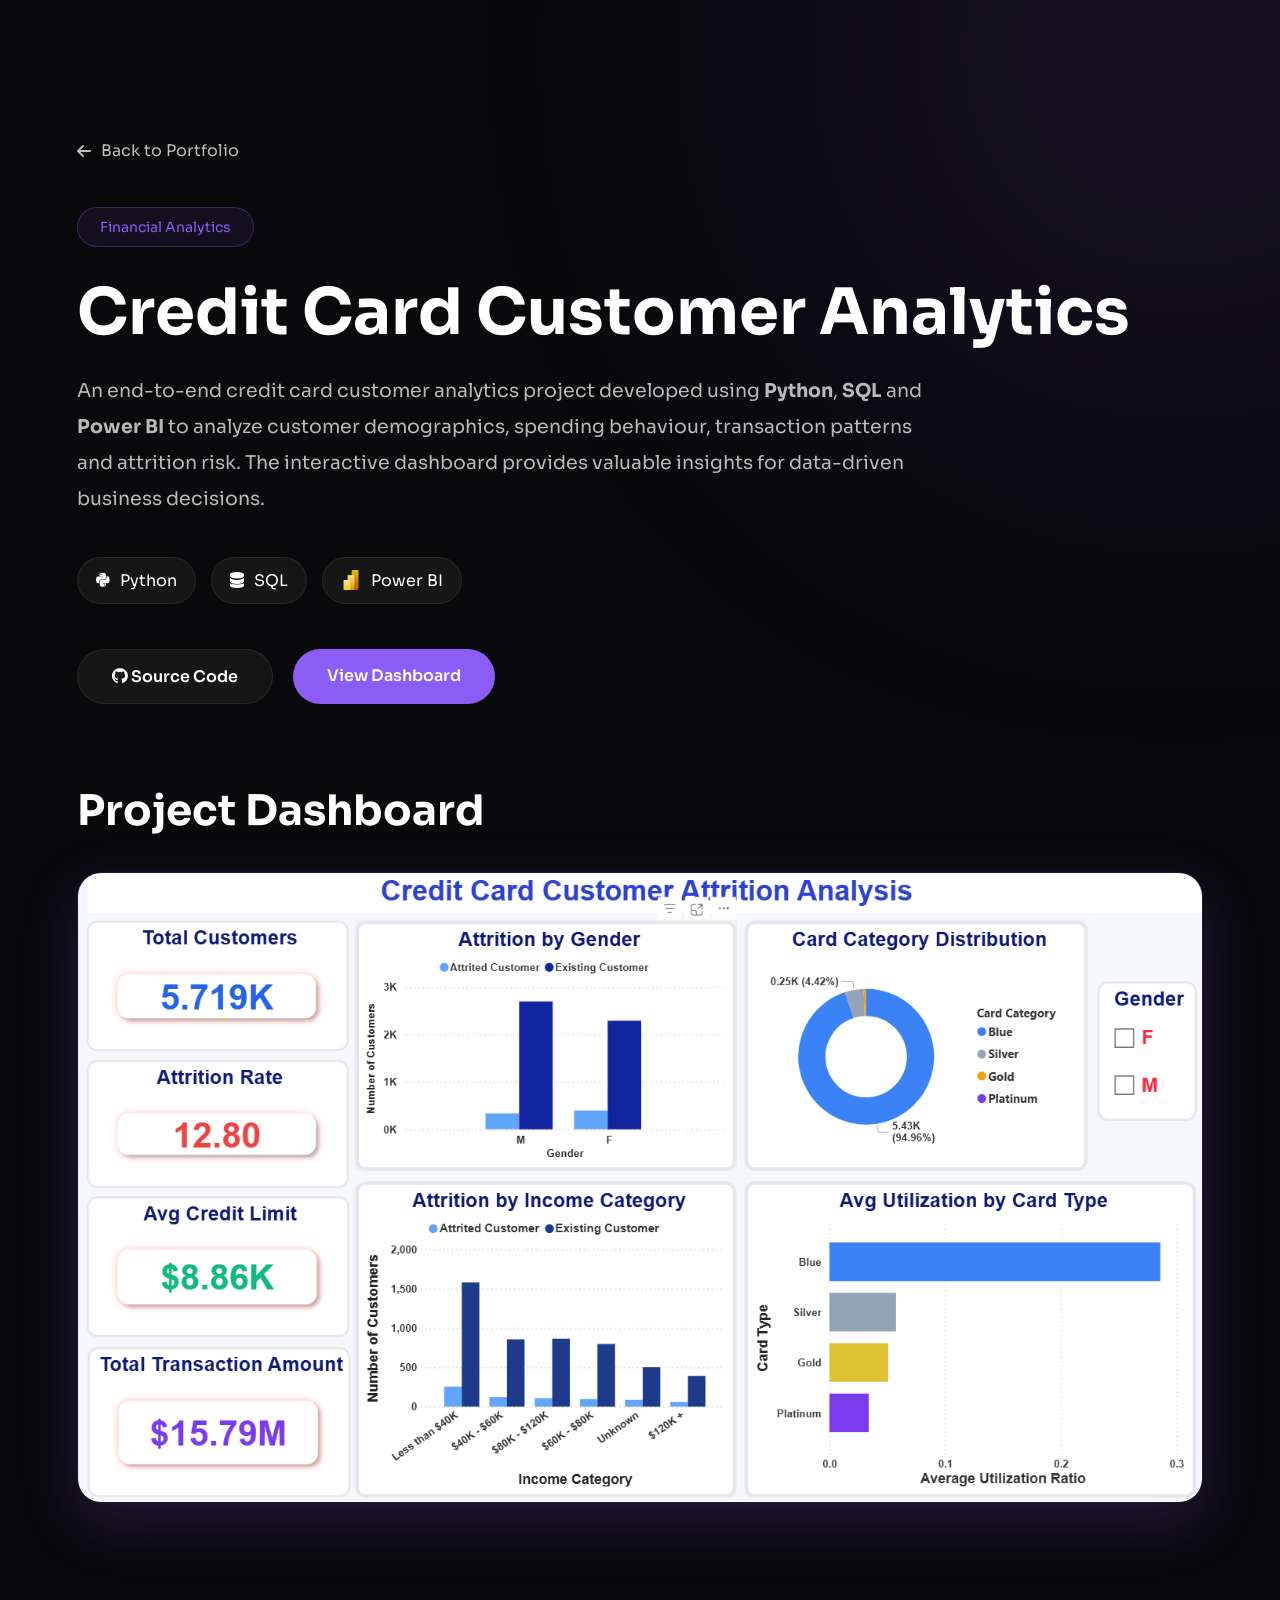
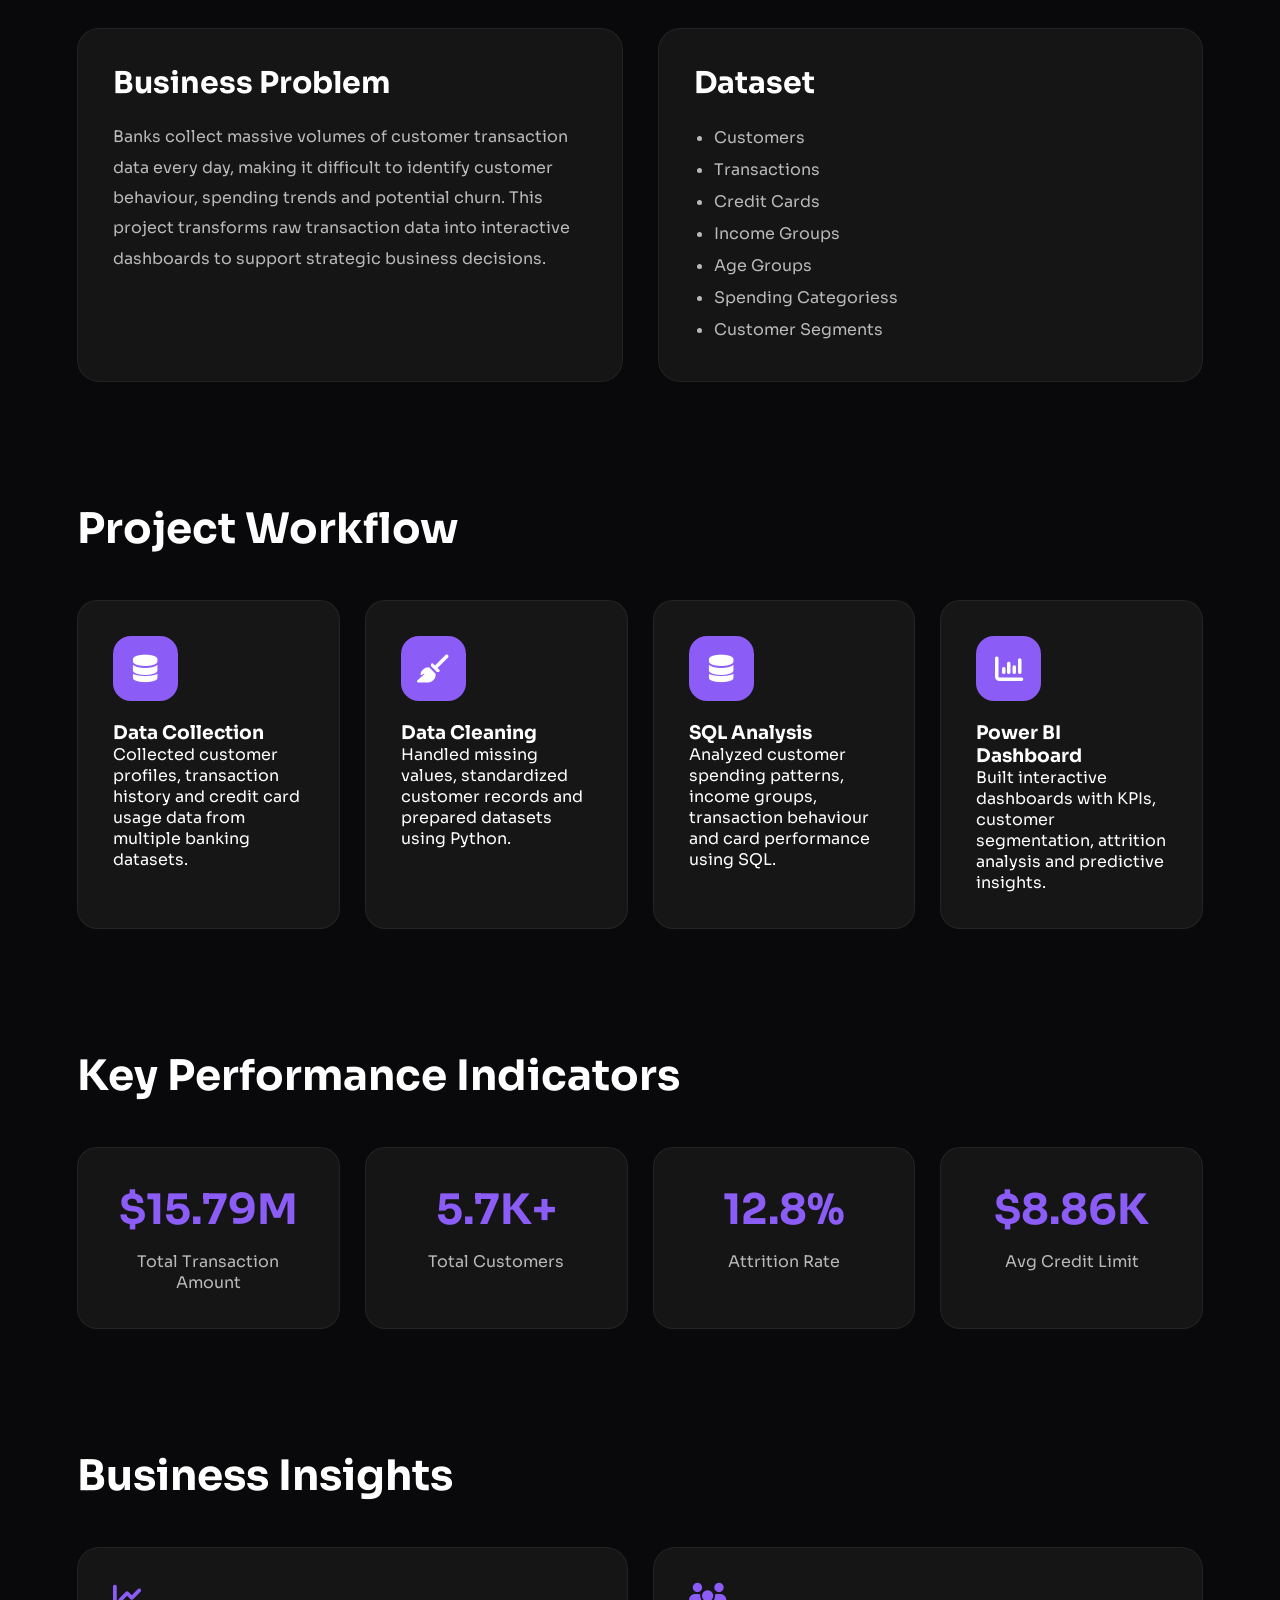
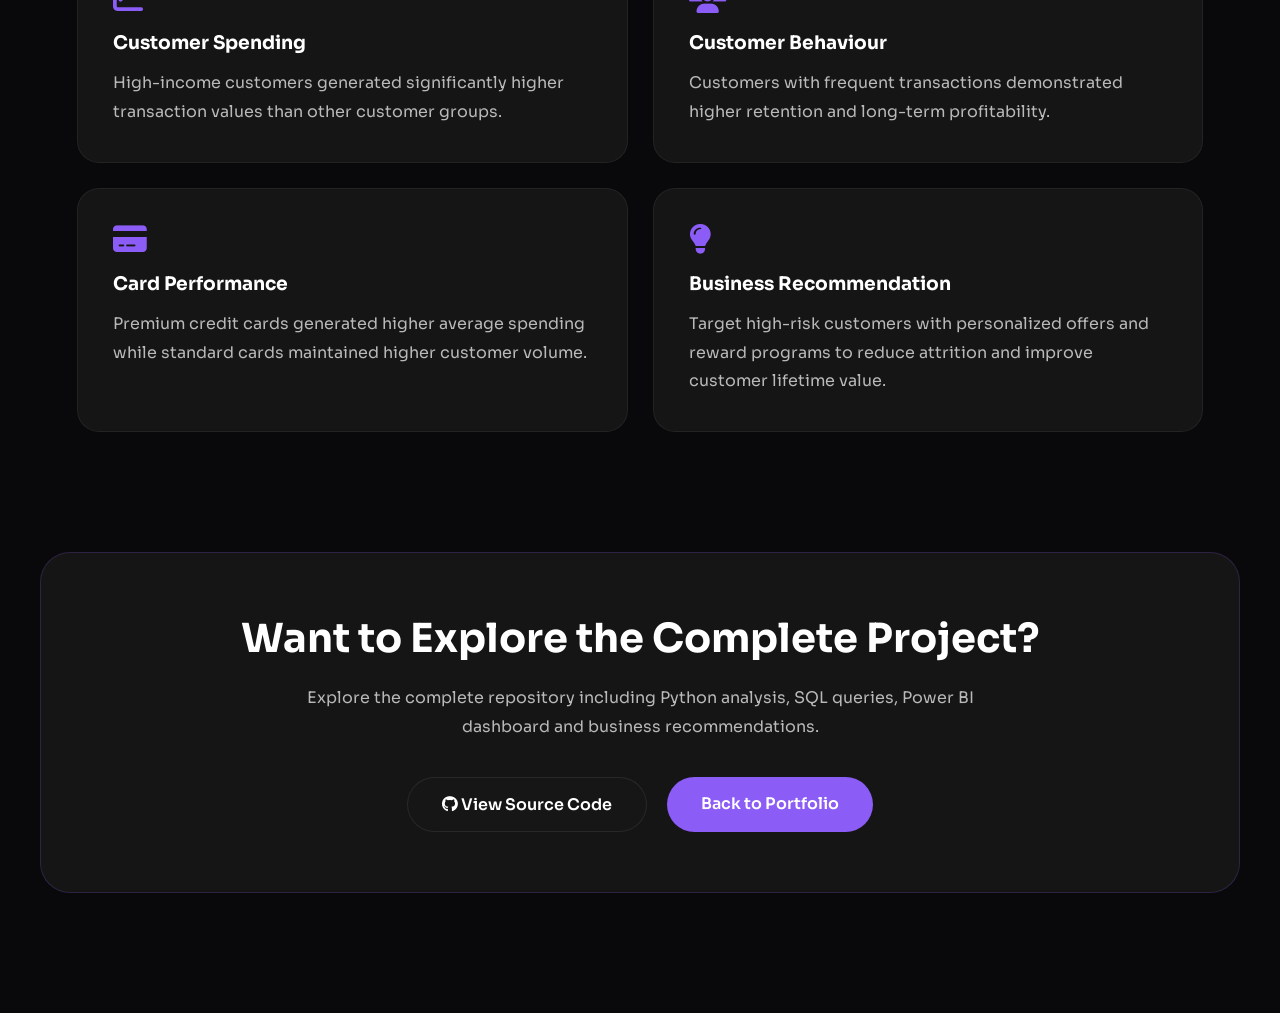
==== projects/credit-card.html @ 1a3d54ae "Initial Portfolio" ====
<!DOCTYPE html>
<html lang="en">

<head>

    <meta charset="UTF-8">

    <meta name="viewport"
          content="width=device-width, initial-scale=1.0">

    <title>Ecommerce Customer Sales Insights | Abhijeet Roy</title>

    <link rel="stylesheet" href="../style.css">

    <!-- Google Font -->
    <link rel="preconnect" href="https://fonts.googleapis.com">

    <link rel="preconnect"
          href="https://fonts.gstatic.com"
          crossorigin>

    <link href="https://fonts.googleapis.com/css2?family=Sora:wght@300;400;500;600;700&display=swap"
          rel="stylesheet">

    <!-- Font Awesome -->

    <link rel="stylesheet"
          href="https://cdnjs.cloudflare.com/ajax/libs/font-awesome/6.5.2/css/all.min.css">

</head>

<body>

<!--============================
        PROJECT HERO
=============================-->

<section class="project-hero">

    <div class="back-btn">

        <a href="../index.html">

            <i class="fa-solid fa-arrow-left"></i>

            Back to Portfolio

        </a>

    </div>

    <div class="project-hero-content">

        <span class="project-label">

            Financial Analytics

        </span>

        <h1>

            Credit Card Customer Analytics

        </h1>

        <p>

            An end-to-end credit card customer analytics project developed using
            <strong>Python</strong>,
            <strong>SQL</strong> and
            <strong>Power BI</strong> to analyze customer demographics,
            spending behaviour, transaction patterns and attrition risk.
            The interactive dashboard provides valuable insights for data-driven business decisions.


</p>

        </p>

        <div class="project-tech">

            <span>

                <i class="fa-brands fa-python"></i>

                Python

            </span>

            <span>

                <i class="fa-solid fa-database"></i>

                SQL

            </span>

            <span>

                <img src="../assets/icons/New_Power_BI_Logo.svg.webp"
                     alt="Power BI">

                Power BI

            </span>

        </div>

        <div class="project-links">

            <a href="https://github.com/atlassandx90/Credit-Card-Customer-Analytics"
               target="_blank"
               class="github-btn">

                <i class="fa-brands fa-github"></i>

                Source Code

            </a>

            <a href=""
               class="live-btn">

                View Dashboard

            </a>

        </div>

    </div>

</section>





<!--============================
        DASHBOARD
=============================-->

<section
id="dashboard"
class="dashboard-preview">

<h2>

Project Dashboard

</h2>

<img src="../assets/images/projects/credit-card.png"
     alt="Walmart Dashboard">

</section>





<!--============================
        OVERVIEW
=============================-->

<section class="project-overview">

<div class="overview-card">

<h3>

Business Problem

</h3>

<p>

Banks collect massive volumes of customer transaction data every day, making it difficult to identify customer behaviour, spending trends and potential churn. This project transforms raw transaction data into interactive dashboards to support strategic business decisions.

</p>

</div>

<div class="overview-card">

<h3>

Dataset

</h3>

<ul>

<li>Customers</li>

<li>Transactions</li>

<li>Credit Cards</li>

<li>Income Groups</li>

<li>Age Groups</li>

<li>Spending Categoriess</li>

<li>Customer Segments</li>

</ul>

</div>

</section>

<!--=================================
        PROJECT WORKFLOW
==================================-->

<section class="workflow">

    <h2>Project Workflow</h2>

    <div class="workflow-grid">

        <div class="workflow-card">

            <div class="workflow-icon">
                <i class="fa-solid fa-database"></i>
            </div>

            <h3>Data Collection</h3>

            <p>
                Collected customer profiles, transaction history and credit card usage data from multiple banking datasets.
            </p>

        </div>

        <div class="workflow-card">

            <div class="workflow-icon">
                <i class="fa-solid fa-broom"></i>
            </div>

            <h3>Data Cleaning</h3>

            <p>
                Handled missing values, standardized customer records and prepared datasets using Python.
            
            </p>

        </div>

        <div class="workflow-card">

            <div class="workflow-icon">
                <i class="fa-solid fa-database"></i>
            </div>

            <h3>SQL Analysis</h3>

            <p>
                Analyzed customer spending patterns, income groups, transaction behaviour and card performance using SQL.
            </p>

        </div>

        <div class="workflow-card">

            <div class="workflow-icon">
                <i class="fa-solid fa-chart-column"></i>
            </div>

            <h3>Power BI Dashboard</h3>

            <p>
                Built interactive dashboards with KPIs, customer segmentation, attrition analysis and predictive insights.
            </p>

        </div>

    </div>

</section>



<!--=================================
            KPI SECTION
==================================-->

<section class="project-kpi">

    <h2>Key Performance Indicators</h2>

    <div class="kpi-grid">

        <div class="kpi-card">

            <h3>$15.79M</h3>

            <p>Total Transaction Amount</p>

        </div>

        <div class="kpi-card">

            <h3>5.7K+</h3>

            <p>Total Customers</p>

        </div>

        <div class="kpi-card">

            <h3>12.8%</h3>

            <p>Attrition Rate</p>

        </div>

        <div class="kpi-card">

            <h3>$8.86K</h3>

            <p>Avg Credit Limit</p>

        </div>

    </div>

</section>



<!--=================================
        BUSINESS INSIGHTS
==================================-->

<section class="insights">

    <h2>Business Insights</h2>

    <div class="insights-grid">

        <div class="insight-card">

           <i class="fa-solid fa-chart-line"></i>

            <h3>Customer Spending</h3>

            <p>
                High-income customers generated significantly higher transaction values than other customer groups.
            </p>

        </div>

        <div class="insight-card">

            <i class="fa-solid fa-users"></i>

            <h3>Customer Behaviour</h3>

            <p>
                Customers with frequent transactions demonstrated higher retention and long-term profitability.
            </p>

        </div>

        <div class="insight-card">

            <i class="fa-solid fa-credit-card"></i>

            <h3>Card Performance</h3>

            <p>
                Premium credit cards generated higher average spending while standard cards maintained higher customer volume.
            </p>

        </div>

        <div class="insight-card">

            <i class="fa-solid fa-lightbulb"></i>

            <h3>Business Recommendation</h3>

            <p>
                Target high-risk customers with personalized offers and reward programs to reduce attrition and improve customer lifetime value.
            </p>

        </div>

    </div>

</section>



<!--=================================
            FINAL CTA
==================================-->

<section class="project-cta">

    <h2>Want to Explore the Complete Project?</h2>

    <p>

        Explore the complete repository including Python analysis, SQL queries, Power BI dashboard and business recommendations.

    </p>

    <div class="project-links">

        <a href="https://github.com/atlassandx90/Credit-Card-Customer-Analytics"
           target="_blank"
           class="github-btn">

            <i class="fa-brands fa-github"></i>

            View Source Code

        </a>

        <a href="../index.html"
           class="live-btn">

            Back to Portfolio

        </a>

    </div>

</section>

</body>

</html>
---- style.css ----
html,
body{
    width:100%;
    overflow-x:hidden;
}

*{
    margin:0;
    padding:0;
    box-sizing:border-box;
}

html{
    scroll-behavior:smooth;
}

:root{
    --accent:#8B5CF6;
}

body{

    font-family:'Sora',sans-serif;

    background:#09090B;

    color:white;

    overflow-x:hidden;

    position:relative;

}

body::before{

    content:"";

    position:fixed;

    top:-300px;

    right:-250px;

    width:700px;

    height:700px;

    background:var(--accent);

    border-radius:50%;

    filter:blur(180px);

    opacity:.12;

    z-index:-1;

}

/*============================
      SCROLL PROGRESS BAR
=============================*/

#progress-bar{

    position:fixed;

    top:0;

    left:0;

    width:0%;

    height:4px;

    background:var(--accent);

    z-index:99999;

    transition:width .08s linear;

    box-shadow:
        0 0 8px var(--accent),
        0 0 18px var(--accent);

}

/* ==========================
         NAVBAR
========================== */

.navbar{
    position: fixed;
    top:0;
    left:0;
    width:100%;
    padding:20px 8%;
    display:flex;
    justify-content:space-between;
    align-items:center;
    background:rgba(10,10,10,.8);
    backdrop-filter:blur(15px);
    z-index:1000;
}

.logo{
    position:relative;
}

.logo a{
    background:var(--accent);
    color: #ffffff;;
    text-decoration:none;
    font-size:28px;
    font-weight:700;
    padding:9px 7px;
    border-radius:50%;
    display:inline-block;
    transition:color .3s ease,text-shadow .3s ease,transform .3s ease;
}

.logo a.active{
    color: #ffffff;;
    background:var(--accent);
    transform:scale(1.08);

    text-shadow:
        0 0 8px var(--accent),
        0 0 18px var(--accent),
        0 0 35px rgba(184, 104, 255, 0.827);
}

.logo::after{

    content:"";

    position:absolute;

    left:50%;

    top:50%;

    width:12px;

    height:12px;

    border-radius:50%;

    background:rgba(139,92,246,.45);

    transform:translate(-50%,-50%) scale(0);

    opacity:0;

    pointer-events:none;
}

.logo.clicked::after{

    animation:logoPulse .6s ease-out;
}

@keyframes logoPulse{

    0%{
        transform:translate(-50%,-50%) scale(0);
        opacity:1;
    }

    100%{
        transform:translate(-50%,-50%) scale(10);
        opacity:0;
    }

}

.nav-links{
    display:flex;
    gap:35px;
    list-style:none;
}

.nav-links a{
    color:#bbb;
    text-decoration:none;
    transition:.3s;
    position:relative;
}

.nav-links a:hover,
.nav-links a.active{
    color:var(--accent);
}

.nav-links a::after{

    content:"";

    position:absolute;

    left:0;

    bottom:-8px;

    width:0;

    height:2px;

    background:var(--accent);

    transition:.35s;

}

.nav-links a:hover::after,
.nav-links a.active::after{

    width:100%;

}

.resume-btn{
    color:white;
    text-decoration:none;
    border:1px solid var(--accent);
    padding:12px 28px;
    border-radius:30px;
}

.resume-btn:hover{
    background:var(--accent);
}

.menu-toggle{
    display:none;
    font-size:28px;
    color:white;
    cursor:pointer;
}

/*============================
          HERO
=============================*/

.hero{

    min-height:100vh;

    display:flex;

    align-items:center;

    justify-content:center;

    padding:120px 8%;

}

.hero-content{

    width:100%;

    display:grid;

    grid-template-columns:1fr 1fr;

    align-items:center;

    gap:70px;

}

.hero-tag{

    color:var(--accent);

    letter-spacing:4px;

    font-size:14px;

    margin-bottom:20px;

    display:inline-block;

}

.hero h1{

    font-size:72px;

    line-height:1.1;

    margin-bottom:20px;

}

.hero h1 span{

    color:var(--accent);

}

.hero h2{

    font-size:34px;

    color:#ddd;

    margin-bottom:25px;

}

.hero p{

    color:#999;

    line-height:1.8;

    max-width:550px;

    margin-bottom:40px;

}

.hero-buttons{

    display:flex;

    gap:20px;

}

.primary-btn{

    background:var(--accent);

    color:white;

    padding:16px 34px;

    border-radius:50px;

    text-decoration:none;

    transition:.3s;

}

.primary-btn:hover{

    transform:translateY(-5px);

}

.secondary-btn{

    border:1px solid var(--accent);

    color:white;

    padding:16px 34px;

    border-radius:50px;

    text-decoration:none;

    transition:.3s;

}

.secondary-btn:hover{

    background:var(--accent);

}

.hero-image{

    display:flex;

    justify-content:center;

}

.image-circle{

    width:450px;

    height:450px;

    border-radius:50%;

    overflow:hidden;

    border:8px solid var(--accent);

    box-shadow:0 0 60px rgba(139,92,246,.4);

}

.image-circle img{

    width:100%;

    height:100%;

    object-fit:cover;

}

#typing::after{
    content:"|";
    color:var(--accent);
    animation:blink .8s infinite;
}

@keyframes blink{

    50%{
        opacity:0;
    }

}

.image-circle{

    animation:float 4s ease-in-out infinite;

}

@keyframes float{

    0%{

        transform:translateY(0px);

    }

    50%{

        transform:translateY(-18px);

    }

    100%{

        transform:translateY(0px);

    }

}

/*============================
          ABOUT
=============================*/

.about{

    padding:120px 8%;

}

.about-container{

    display:grid;

    grid-template-columns:2fr 1fr;

    gap:70px;

    align-items:center;

}

.about-left h2{

    font-size:48px;

    margin-bottom:30px;

}

.about-left p{

    color:#BDBDBD;

    line-height:1.9;

    margin-bottom:25px;

    font-size:17px;

}

.about-right{

    display:flex;

    flex-direction:column;

    gap:20px;

}

.about-card{

    background:#141414;

    border:1px solid rgba(139,92,246,.25);

    border-radius:20px;

    padding:30px;

    transition:.3s;

}

.about-card:hover{

    transform:translateY(-8px);

    border-color:var(--accent);

    box-shadow:0 0 30px rgba(139,92,246,.25);

}

.about-card h3{

    color:var(--accent);

    margin-bottom:10px;

}

.about-card p{

    color:#ddd;

}

/*============================
          SKILLS
=============================*/

.skills{

    padding:120px 8%;

}

.section-title{

    font-size:48px;

    text-align:center;

    margin-bottom:70px;

}

.skills-grid{

    display:grid;

    grid-template-columns:repeat(auto-fit,minmax(280px,1fr));

    gap:30px;

}

.skill-card{

    background:#141414;

    border:1px solid rgba(139,92,246,.2);

    border-radius:20px;

    padding:35px;

    transition:.35s;

}

.skill-card:hover{

    transform:translateY(-10px);

    border-color:var(--accent);

    box-shadow:0 0 35px rgba(139,92,246,.25);

}

.skill-card i{

    font-size:42px;

    color:var(--accent);

    margin-bottom:20px;

}

.skill-card h3{

    font-size:24px;

    margin-bottom:15px;

}

.skill-card p{

    color:#BDBDBD;

    line-height:1.8;

}

.skill-card i{

    transition:.35s;

}

.skill-card:hover i{

    transform:scale(1.2) rotate(-8deg);

}

/*====================================
            PROJECTS
====================================*/

.projects{

    max-width:1500px;

    margin:0 auto;

    padding:1px 60px;

}

.projects-header{

    text-align:center;

    margin-bottom:10px;

}

.projects-tag{

    display:inline-flex;

    align-items:center;

    gap:10px;

    padding:12px 24px;

    border-radius:999px;

    border:1px solid rgba(139,92,246,.30);

    background:rgba(139,92,246,.08);

    color:var(--accent);

    font-size:14px;

    font-weight:600;

    margin-bottom:25px;

}

.projects .section-title{

    font-size:56px;

    margin-bottom:18px;

    font-weight:700;

}

.projects-subtitle{

    max-width:760px;

    margin:auto;

    color:#A8A8A8;

    font-size:20px;

    line-height:1.8;

}

.projects-subtitle span{

    color:var(--accent);

    font-weight:600;

}

.projects-grid{

    margin-top:50px;

    display:grid;

    grid-template-columns:repeat(3,1fr);

    gap:50px;

}

.project-card{

    background:linear-gradient(180deg,#181818,#111111);

    border:1px solid rgba(255,255,255,.08);

    border-radius:26px;

    overflow:hidden;

    transition:.35s;

    display:flex;

    flex-direction:column;

    position:relative;

}

.project-card:hover{

    transform:translateY(-10px);

    border-color:var(--accent);

    box-shadow:0 20px 45px rgba(139,92,246,.20);

}

.project-image{

    position:relative;

    height:280px;

    background:#0F0F10;

    padding:10px;

    display:flex;

    justify-content:center;

    align-items:center;

    border-bottom:1px solid rgba(255,255,255,.06);

}

.project-image img{

    width:100%;

    height:100%;

    object-fit:contain;

    transition:.4s;

}

.project-card:hover .project-image img{

    transform:scale(1.03);

}

.project-category{

    position:absolute;

    left:18px;

    top:18px;

    background:rgba(12,12,12,.88);

    border:1px solid rgba(255,255,255,.08);

    padding:8px 14px;

    border-radius:30px;

    font-size:12px;

    color:#fff;

    z-index:2;

}

.project-year{

    position:absolute;

    right:18px;

    top:18px;

    background:var(--accent);

    color:white;

    padding:8px 14px;

    border-radius:30px;

    font-size:12px;

    font-weight:600;

    z-index:2;

}

.project-content{

    padding:20px;

    display:flex;

    flex-direction:column;

    flex:1;

}

.project-content h3{

    font-size:20px;

    line-height:1.35;

    margin-bottom:5px;

}

.project-content p{

    color:#B9B9B9;

    line-height:1.8;

    font-size:14px;

    min-height:120px;

    margin-bottom:2px;

}

/*====================================
        TECH STACK
====================================*/

.tech-stack{

    display:flex;

    flex-wrap:wrap;

    gap:12px;

    margin-bottom:30px;

}

.tech-stack span{

    display:flex;

    align-items:center;

    gap:8px;

    padding:10px 16px;

    background:#191919;

    border:1px solid rgba(255,255,255,.08);

    border-radius:30px;

    font-size:14px;

    color:#ECECEC;

    transition:.3s;

}

.tech-stack span:hover{

    border-color:var(--accent);

    background:#222;

}

.tech-stack i{

    font-size:18px;

    color:var(--accent);

}

.tech-stack img{

    width:18px;

    height:18px;

    object-fit:contain;

}


/*====================================
        BUTTONS
====================================*/

.project-buttons{

    margin-top:auto;

    display:grid;

    grid-template-columns:1fr 1fr;

    gap:12px;

}

.project-buttons a{

    height:56px;

    border-radius:14px;

    display:flex;

    align-items:center;

    justify-content:center;

    gap:10px;

    text-decoration:none;

    font-size:16px;

    font-weight:600;

    transition:.35s;

}

.github-btn{

    background:#161616;

    border:1px solid rgba(255,255,255,.08);

    color:white;

}

.github-btn:hover{

    background:#232323;

    border-color:var(--accent);

}

.live-btn{

    background:var(--accent);

    color:white;

}

.live-btn:hover{

    background:var(--accent);

    transform:translateY(-3px);

}


/*====================================
        MORE PROJECTS
====================================*/

.more-projects{

    text-align:center;

    margin-top:70px;

}

.more-projects a{

    color:var(--accent);

    text-decoration:none;

    font-size:22px;

    font-weight:600;

    transition:.3s;

}

.more-projects a:hover{

    letter-spacing:1px;

}

.more-projects i{

    margin-left:10px;

}


/*====================================
        RESPONSIVE
====================================*/

@media(max-width:1400px){

.projects-grid{

grid-template-columns:repeat(2,1fr);

}

}

@media(max-width:900px){

.projects{

padding:100px 25px;

}

.projects-grid{

grid-template-columns:1fr;

}

.project-image{

height:250px;

}

.projects .section-title{

font-size:42px;

}

.projects-subtitle{

font-size:18px;

}

.project-content h3{

font-size:22px;

}

.project-buttons{

grid-template-columns:1fr;

}

}

/*====================================
        PROJECT DETAILS PAGE
====================================*/

.project-hero{

    max-width:1400px;

    margin:140px auto 80px;

    padding:0 6%;

}

.back-btn{

    margin-bottom:45px;

}

.back-btn a{

    display:inline-flex;

    align-items:center;

    gap:10px;

    text-decoration:none;

    color:#BDBDBD;

    transition:.3s;

}

.back-btn a:hover{

    color:var(--accent);

}

.project-label{

    display:inline-block;

    padding:10px 22px;

    border-radius:30px;

    background:rgba(139,92,246,.08);

    border:1px solid rgba(139,92,246,.3);

    color:var(--accent);

    margin-bottom:25px;

    font-size:14px;

}

.project-hero h1{

    font-size:64px;

    margin-bottom:20px;

}

.project-hero p{

    max-width:850px;

    color:#B9B9B9;

    line-height:1.9;

    font-size:19px;

    margin-bottom:40px;

}

.project-tech{

    display:flex;

    flex-wrap:wrap;

    gap:15px;

    margin-bottom:45px;

}

.project-tech span{

    display:flex;

    align-items:center;

    gap:10px;

    padding:12px 18px;

    background:#161616;

    border:1px solid rgba(255,255,255,.08);

    border-radius:35px;

}

.project-tech img{

    width:20px;

    height:20px;

}

.project-links{

    display:flex;

    gap:20px;

}

.project-links a{

    text-decoration:none;

    padding:16px 34px;

    border-radius:40px;

    font-weight:600;

}



/*====================================
        DASHBOARD
====================================*/

.dashboard-preview{

    max-width:1500px;

    margin:0 auto 120px;

    padding:0 6%;

}

.dashboard-preview h2{

    font-size:42px;

    margin-bottom:35px;

}

.dashboard-preview img{

    width:100%;

    border-radius:24px;

    border:1px solid rgba(139,92,246,.2);

    box-shadow:0 20px 60px rgba(139,92,246,.2);

}



/*====================================
        OVERVIEW
====================================*/

.project-overview{

    max-width:1400px;

    margin:auto;

    padding:0 6%;

    display:grid;

    grid-template-columns:repeat(2,1fr);

    gap:35px;

}

.overview-card{

    background:#151515;

    border:1px solid rgba(255,255,255,.06);

    border-radius:22px;

    padding:35px;

}

.overview-card h3{

    margin-bottom:20px;

    font-size:30px;

}

.overview-card p{

    line-height:1.9;

    color:#B9B9B9;

}

.overview-card ul{

    padding-left:20px;

    color:#B9B9B9;

    line-height:2;

}



/*====================================
        WORKFLOW
====================================*/

.workflow{

    max-width:1400px;

    margin:120px auto;

    padding:0 6%;

}

.workflow h2{

    font-size:42px;

    margin-bottom:45px;

}

.workflow-grid{

    display:grid;

    grid-template-columns:repeat(4,1fr);

    gap:25px;

}

.workflow-card{

    background:#161616;

    padding:35px;

    border-radius:20px;

    border:1px solid rgba(255,255,255,.06);

    transition:.35s;

}

.workflow-card:hover{

    transform:translateY(-8px);

    border-color:var(--accent);

}

.workflow-icon{

    width:65px;

    height:65px;

    border-radius:18px;

    display:flex;

    justify-content:center;

    align-items:center;

    background:var(--accent);

    margin-bottom:20px;

}

.workflow-icon i{

    font-size:28px;

}



/*====================================
        KPI
====================================*/

.project-kpi{

    max-width:1400px;

    margin:auto;

    padding:0 6% 120px;

}

.project-kpi h2{

    font-size:42px;

    margin-bottom:45px;

}

.kpi-grid{

    display:grid;

    grid-template-columns:repeat(4,1fr);

    gap:25px;

}

.kpi-card{

    background:#151515;

    border-radius:20px;

    padding:35px;

    text-align:center;

    border:1px solid rgba(255,255,255,.06);

}

.kpi-card h3{

    color:var(--accent);

    font-size:42px;

    margin-bottom:15px;

}

.kpi-card p{

    color:#B9B9B9;

}



/*====================================
        INSIGHTS
====================================*/

.insights{

    max-width:1400px;

    margin:auto;

    padding:0 6% 120px;

}

.insights h2{

    font-size:42px;

    margin-bottom:45px;

}

.insights-grid{

    display:grid;

    grid-template-columns:repeat(2,1fr);

    gap:25px;

}

.insight-card{

    background:#151515;

    padding:35px;

    border-radius:22px;

    border:1px solid rgba(255,255,255,.06);

}

.insight-card i{

    font-size:30px;

    color:var(--accent);

    margin-bottom:18px;

}

.insight-card h3{

    margin-bottom:15px;

}

.insight-card p{

    color:#B9B9B9;

    line-height:1.8;

}



/*====================================
        CTA
====================================*/

.project-cta{

    max-width:1200px;

    margin:0 auto 120px;

    padding:60px;

    text-align:center;

    background:#151515;

    border-radius:30px;

    border:1px solid rgba(139,92,246,.2);

}

.project-cta h2{

    font-size:40px;

    margin-bottom:20px;

}

.project-cta p{

    color:#B9B9B9;

    max-width:700px;

    margin:0 auto 35px;

    line-height:1.8;

}

.project-cta .project-links{

    justify-content:center;

}



/*====================================
        RESPONSIVE
====================================*/

@media(max-width:1000px){

.project-overview,
.workflow-grid,
.kpi-grid,
.insights-grid{

grid-template-columns:1fr;

}

.project-hero h1{

font-size:44px;

}

.dashboard-preview h2,
.workflow h2,
.project-kpi h2,
.insights h2{

font-size:34px;

}

.project-links{

flex-direction:column;

}

}

/*=============================
Experience
=============================*/

.experience{

    padding:120px 8%;
}

.experience-card{

    margin-top:60px;

    background:var(--card-color);

    border:1px solid rgba(255,255,255,.08);

    border-radius:24px;

    padding:45px;

    transition:.35s;

}

.experience-card:hover{

    border-color:var(--accent);

    transform:translateY(-8px);

    box-shadow:0 20px 90px var(--accent)(170, 92, 180, 0.899);

}

.experience-top{

    display:flex;

    justify-content:space-between;

    align-items:center;

    flex-wrap:wrap;

    gap:30px;

}

.experience-left{

    display:flex;

    align-items:center;

    gap:20px;

}

.company-icon{

    width:70px;

    height:70px;

    background:var(--accent);

    display:flex;

    justify-content:center;

    align-items:center;

    border-radius:18px;

    font-size:30px;

    color:var(--primary);

}

.experience-left h3{

    font-size:28px;

    margin-bottom:6px;

}

.experience-left h4{

    color:var(--primary);

    font-weight:600;

}

.experience-duration{

    text-align:right;

}

.experience-duration span{

    font-size:22px;

    font-weight:700;

    color:var(--primary);

}

.experience-duration p{

    margin-top:6px;

    opacity:.7;

}

.experience-description{

    margin:40px 0;

    color:var(--text-secondary);

    line-height:1.8;

}

.experience-grid{

    display:grid;

    grid-template-columns:repeat(auto-fit,minmax(280px,1fr));

    gap:22px;

}

.experience-item{

    display:flex;

    align-items:center;

    gap:14px;

    background:rgba(255,255,255,.03);

    padding:18px 20px;

    border-radius:14px;

}

.experience-item i{

    color:var(--primary);

    font-size:20px;

}

.experience-skills{

    margin-top:40px;

    display:flex;

    gap:14px;

    flex-wrap:wrap;

}

.experience-skills span{

    padding:10px 18px;

    border-radius:40px;

    background:rgba(255,255,255,.05);

    border:1px solid rgba(255,255,255,.08);

    transition:.3s;

}

.experience-skills span:hover{

    background:var(--primary);

    transform:translateY(-3px);

}

@media(max-width:768px){

.experience{

padding:90px 7%;

}

.experience-card{

padding:30px;

}

.experience-top{

flex-direction:column;

align-items:flex-start;

}

.experience-duration{

text-align:left;

}

.experience-left h3{

font-size:24px;

}

}

/* ============================
   CERTIFICATIONS
============================ */

.certifications{
    padding:100px 8%;
}

.certifications .section-header{
    text-align:center;
    margin-bottom:60px;
}

.certifications .section-tag{
    display:inline-block;
    padding:8px 18px;
    border:1px solid var(--accent);
    border-radius:999px;
    color:var(--primary-color);
    background:var(--accent);
    font-size:.9rem;
    margin-bottom:18px;
}

.certifications .section-header h2{
    font-size:3rem;
    margin-bottom:18px;
}

.certifications .section-header p{
    max-width:720px;
    margin:auto;
    color:var(--text-secondary);
    line-height:1.8;
}

.certifications-grid{

    display:grid;
    grid-template-columns:repeat(3,1fr);
    gap:30px;

}

/* CARD */

.certificate-card{

    position:relative;
    background:var(--card-bg);
    border:1px solid rgba(255,255,255,.06);
    border-radius:24px;

    padding:32px;

    transition:.35s ease;

    display:flex;
    flex-direction:column;

}

.certificate-card:hover{

    transform:translateY(-10px);

    border-color:var(--accent);

    box-shadow:
    0 20px 45px var(--accent);

}

/* FEATURED */

.featured{

    border:1px solid rgba(138,92,246,.45);

    background:
    linear-gradient(
    180deg,
    rgba(138,92,246,.10),
    rgba(255,255,255,.02));

}

.certificate-top{

    display:flex;
    justify-content:space-between;
    align-items:center;

    margin-bottom:20px;

}

.featured-badge{

    background:var(--primary-color);

    color:#fff;

    padding:6px 14px;

    border-radius:999px;

    font-size:.8rem;

    font-weight:600;

}

/* ICON */

.certificate-icon{

    width:70px;
    height:70px;

    display:flex;
    align-items:center;
    justify-content:center;

    border-radius:18px;

    background:
    var(--accent);

    color:var(--primary-color);

    font-size:1.7rem;

    margin-bottom:20px;

    transition:.35s;

}

.certificate-card:hover .certificate-icon{

    transform:scale(1.08);

    background:var(--primary-color);

    color:#fff;

}

/* TITLE */

.certificate-card h3{

    font-size:1.45rem;

    margin-bottom:10px;

}

.certificate-card h4{

    color:var(--primary-color);

    font-weight:600;

    margin-bottom:18px;

}

.certificate-card p{

    color:var(--text-secondary);

    line-height:1.8;

    margin-bottom:26px;

}

/* SKILLS */

.certificate-skills{

    display:flex;

    flex-wrap:wrap;

    gap:10px;

    margin-bottom:30px;

}

.certificate-skills span{

    padding:8px 16px;

    border-radius:999px;

    background:rgba(255,255,255,.05);

    border:1px solid rgba(255,255,255,.08);

    color:var(--text-secondary);

    font-size:.85rem;

    transition:.3s;

}

.certificate-card:hover
.certificate-skills span{

    border-color:rgba(138, 92, 246, 0.87);

    color:#ffffff;

}

/* BUTTON */

.certificate-btn{

    margin-top:auto;

    display:flex;

    align-items:center;

    justify-content:center;

    gap:10px;

    text-decoration:none;

    padding:14px 20px;

    border-radius:14px;

    background:
    var(--accent);

    color:var(--primary-color);

    font-weight:600;

    transition:.3s;

}

.certificate-btn:hover{

    background:var(--primary-color);

    color:var(--accent);
    box-shadow:
    0 2px 40px var(--accent)(97, 57, 255);

}

.certificate-btn i{

    transition:.3s;

}

.certificate-btn:hover i{

    transform:translateX(5px);

}

/* RESPONSIVE */

@media(max-width:1100px){

.certifications-grid{

grid-template-columns:repeat(2,1fr);

}

}

@media(max-width:768px){

.certifications{

padding:80px 6%;

}

.certifications-grid{

grid-template-columns:1fr;

}

.certifications .section-header h2{

font-size:2.3rem;

}

.certificate-card{

padding:28px;

}

}

/* ===========================
   CONTACT
=========================== */

.contact{
    padding:120px 8%;
}

.contact .section-header{
    text-align:center;
    max-width:720px;
    margin:0 auto 70px;
}

.contact .section-badge{
    display:inline-block;
    padding:8px 18px;
    border:1px solid rgba(139,92,246,.35);
    border-radius:30px;
    color:var(--accent);
    font-size:.9rem;
    margin-bottom:18px;
}

.contact .section-header h2{
    font-size:3rem;
    margin-bottom:18px;
    color:#fff;
}

.contact .section-header p{
    color:#b6b6b6;
    line-height:1.8;
    font-size:1.05rem;
}

.contact-container{
    display:grid;
    grid-template-columns:1fr 1.2fr;
    gap:35px;
    align-items:stretch;
}

.contact-info,
.contact-action{
    background:#151515;
    border:1px solid rgba(255,255,255,.06);
    border-radius:28px;
    padding:40px;
}

.contact-info{
    display:flex;
    flex-direction:column;
    gap:22px;
}

.contact-card{
    display:flex;
    align-items:center;
    gap:18px;
    padding:18px;
    border-radius:18px;
    background:#1d1d1d;
    transition:.35s;
}

.contact-card:hover{
    transform:translateY(-4px);
    border:1px solid rgba(139,92,246,.4);
}

.contact-card i{
    width:60px;
    height:60px;
    border-radius:18px;
    background:var(--accent);
    color:#ffffff;
    display:flex;
    align-items:center;
    justify-content:center;
    font-size:1.3rem;
}

.contact-card h3{
    color:#fff;
    margin-bottom:6px;
}

.contact-card p{
    color:#bfbfbf;
}

.contact-action{
    display:flex;
    flex-direction:column;
    justify-content:center;
}

.contact-action h3{
    color:#fff;
    font-size:2rem;
    margin-bottom:18px;
}

.contact-action p{
    color:#bdbdbd;
    line-height:1.8;
    margin-bottom:35px;
}

.social-links{
    display:grid;
    grid-template-columns:repeat(3,1fr);
    gap:18px;
    margin-bottom:35px;
}

.social-links a{
    text-decoration:none;
    background:#1d1d1d;
    color:#ffffff;
    padding:18px;
    border-radius:18px;
    text-align:center;
    transition:.35s;
    border:1px solid transparent;
}

.social-links a i{
    display:block;
    font-size:1.4rem;
    color:var(--accent);
    margin-bottom:10px;
}

.social-links a:hover{
    border-color:var(--accent);
    transform:translateY(-5px);
}

.contact-buttons{
    display:flex;
    gap:18px;
}

.contact-buttons a{
    flex:1;
    text-decoration:none;
    text-align:center;
    padding:16px;
    border-radius:18px;
    font-weight:600;
    transition:.35s;
}

.primary-btn{
    background:var(--accent);
    color:#fff;
}

.primary-btn:hover{
    transform:translateY(-4px);
    box-shadow:0 15px 35px rgba(139,92,246,.35);
}

.secondary-btn{
    border:1px solid rgba(255,255,255,.12);
    color:#fff;
    background:#1d1d1d;
}

.secondary-btn:hover{
    border-color:var(--accent);
    transform:translateY(-4px);
}

@media(max-width:992px){

.contact-container{
    grid-template-columns:1fr;
}

.social-links{
    grid-template-columns:1fr;
}

.contact-buttons{
    flex-direction:column;
}

.contact .section-header h2{
    font-size:2.4rem;
}

}

@media(max-width:600px){

.contact{
    padding:90px 6%;
}

.contact-info,
.contact-action{
    padding:25px;
}

.contact-card{
    flex-direction:column;
    text-align:center;
}

}

/* ===========================
            FOOTER
=========================== */

.footer{
    padding:70px 8% 25px;
    border-top:1px solid rgba(255,255,255,.06);
    background:#0d0d0d;
}

.footer-container{
    display:grid;
    grid-template-columns:1.4fr 1fr 1fr;
    gap:60px;
    margin-bottom:50px;
}

.footer-about h2{
    font-size:2.6rem;
    color:var(--accent);
    margin-bottom:18px;
}

.footer-about p{
    color:#ffffff;
    line-height:1.8;
    max-width:420px;
    margin-bottom:30px;
}

.footer-social{
    display:flex;
    gap:16px;
}

.footer-social a{
    width:50px;
    height:50px;
    display:flex;
    align-items:center;
    justify-content:center;
    border-radius:14px;
    background:#1b1b1b;
    color:var(--accent);
    font-size:1.2rem;
    transition:.35s;
    border:1px solid transparent;
}

.footer-social a:hover{
    background:var(--accent);
    border-color:var(--accent);
    transform:translateY(-5px);
}

.footer-links h3,
.footer-tech h3{
    color:var(--accent);
    margin-bottom:25px;
    font-size:1.35rem;
}

.footer-links ul,
.footer-tech ul{
    list-style:none;
}

.footer-links li,
.footer-tech li{
    margin-bottom:14px;
}

.footer-links a{
    color:#bdbdbd;
    text-decoration:none;
    transition:.3s;
}

.footer-links a:hover{
    color:var(--accent);
    padding-left:6px;
}

.footer-tech li{
    color:#bdbdbd;
    transition:.3s;
}

.footer-tech li:hover{
    color:var(--accent);
    transform:translateX(6px);
}

.footer-bottom{
    border-top:1px solid rgba(255,255,255,.08);
    padding-top:22px;
    display:flex;
    justify-content:space-between;
    align-items:center;
    flex-wrap:wrap;
    gap:15px;
}

.footer-bottom p{
    color:#9c9c9c;
    font-size:.95rem;
}

.footer-bottom span{
    color:var(--accent);
    font-weight:600;
}

/* ===========================
        Responsive
=========================== */

@media(max-width:992px){

.footer-container{
    grid-template-columns:1fr;
    gap:45px;
}

.footer-about p{
    max-width:100%;
}

.footer-bottom{
    flex-direction:column;
    text-align:center;
}

}

@media(max-width:576px){

.footer{
    padding:60px 6% 25px;
}

.footer-social{
    flex-wrap:wrap;
}

.footer-about h2{
    font-size:2.2rem;
}

.footer-links h3,
.footer-tech h3{
    font-size:1.2rem;
}

}

.footer-social a{
    text-decoration: none;
}



@media(max-width:768px){

.navbar{

    padding:18px 6%;

}

.menu-toggle{

    display:block;

    z-index:1002;

}

.resume-btn{

    display:none;

}

.nav-links{

    position:fixed;

    top:78px;

    right:-100%;

    width:280px;

    height:calc(100vh - 78px);

    background:#111;

    display:flex;

    flex-direction:column;

    gap:0;

    transition:.4s;

    padding-top:25px;

    box-shadow:-10px 0 30px rgba(0,0,0,.4);

}

.nav-links.active{

    right:0;

}

.nav-links li{

    width:100%;

}

.nav-links a{

    display:block;

    padding:20px 30px;

    border-bottom:1px solid rgba(255,255,255,.05);

    font-size:18px;

}

.hero{
    overflow:hidden;
}

.hero-content{
    width:100%;
    overflow:hidden;
}

.hero-image{
    margin-top:40px;
    margin-bottom:30px;
    display:flex;
    justify-content:center;
    align-items:center;
}

.image-circle{
    width:250px;
    height:250px;
    margin:0 auto;
    box-shadow:0 0 30px rgba(139,92,246,.25);
}

.hero p{

    margin:auto;

}

.hero-buttons{
    justify-content:center;
    flex-wrap:wrap;
}

/* HERO */
.hero-content{
    grid-template-columns:1fr;
    text-align:center;
    gap:40px;
}

.hero-image{
    order:-1;
}

.hero h1{
    font-size:58px;
    line-height:1.05;
    word-break:break-word;
}

.hero h2{
    font-size:26px;
}

.hero p{
    max-width:100%;
}

/* ABOUT */
.about-container{
    grid-template-columns:1fr;
    gap:30px;
}

.about-left{
    width:100%;
}

.about-right{
    width:100%;
}

.about-card{
    width:100%;
}

}   /* <-- YAHAN CLOSE KARO */
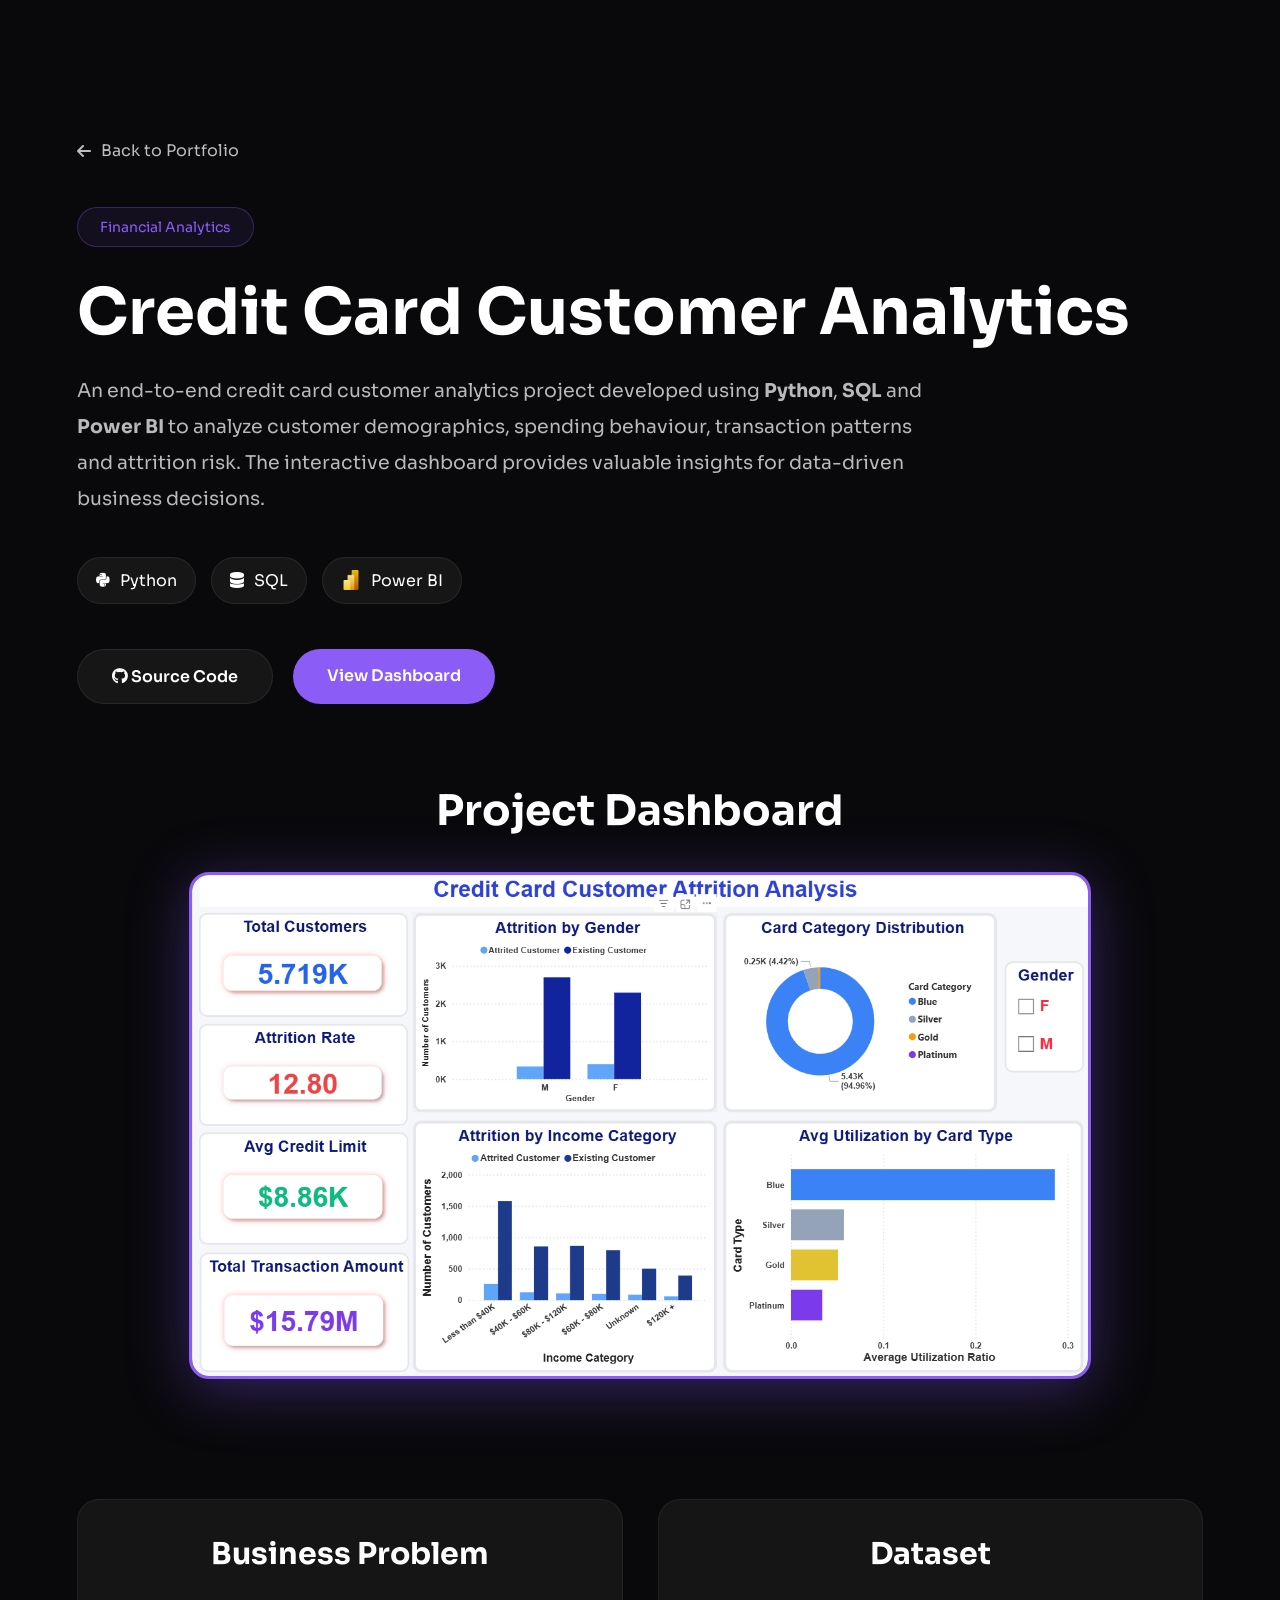
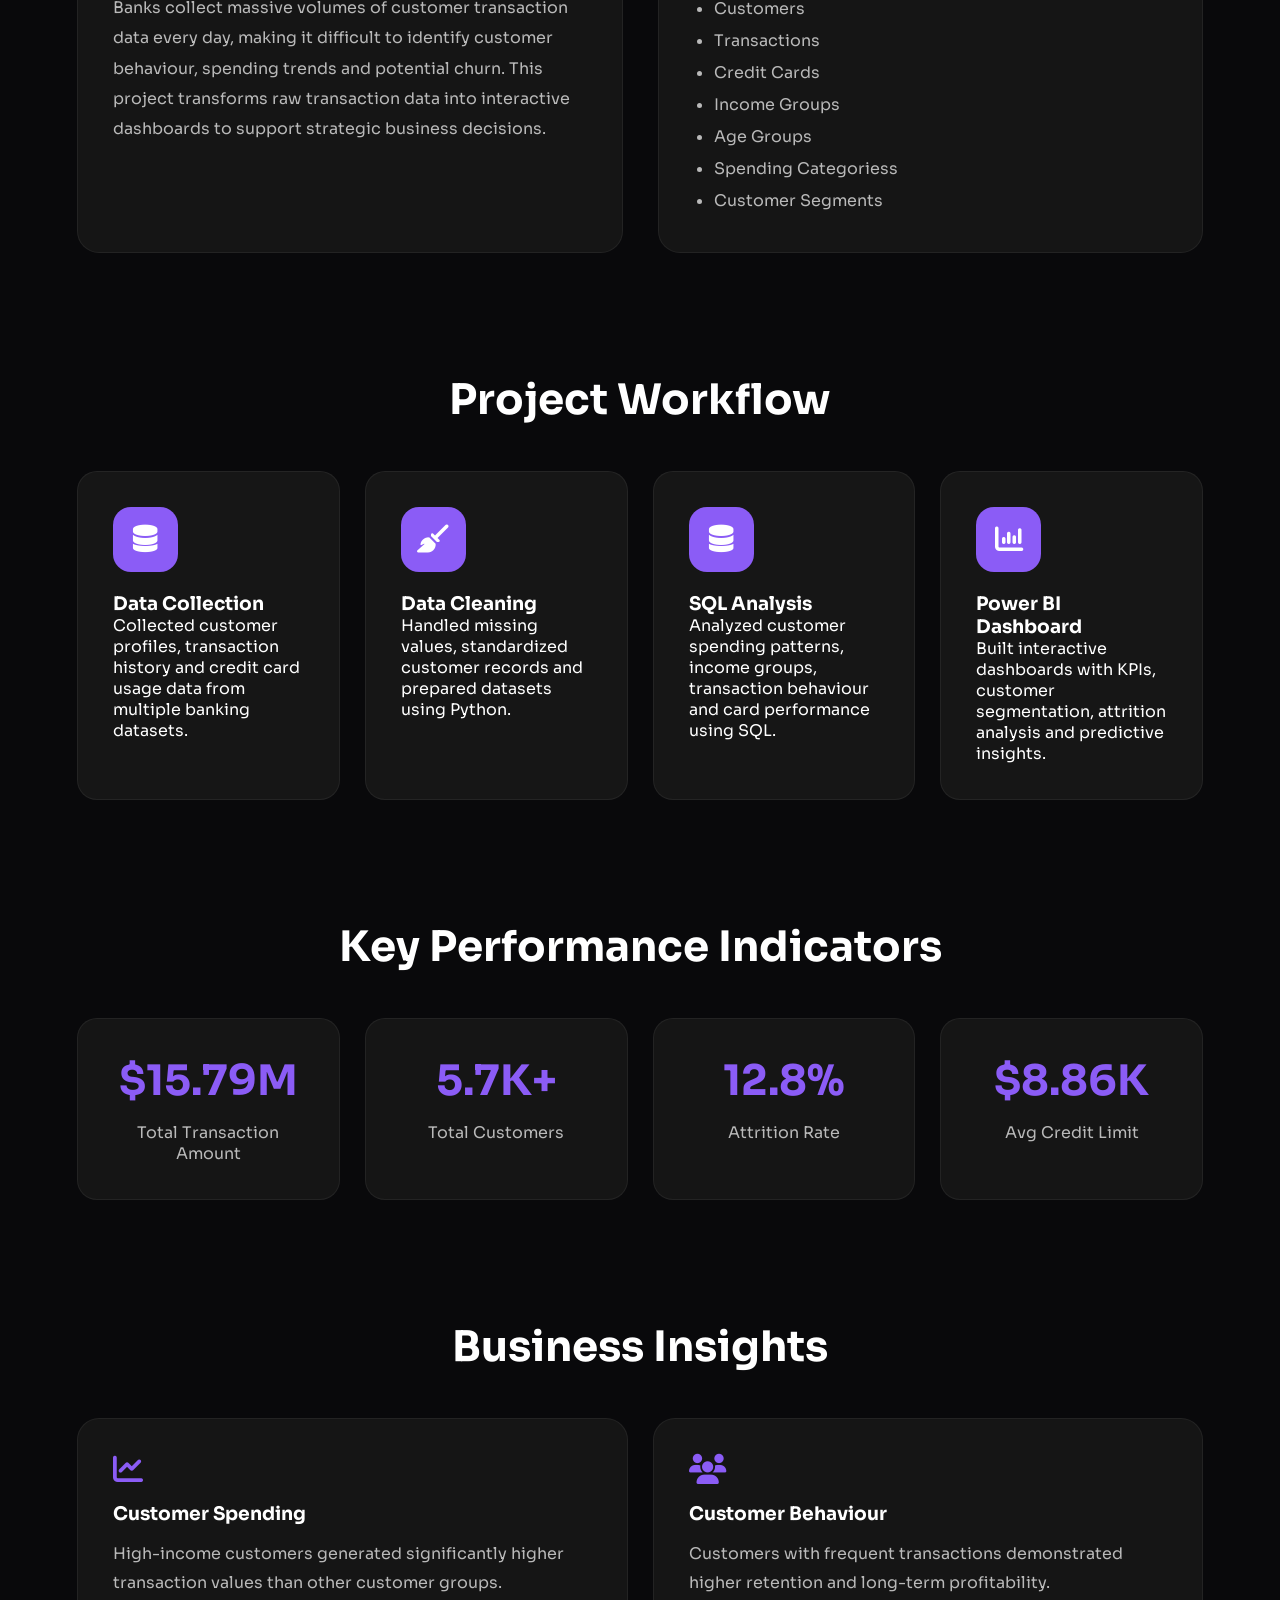
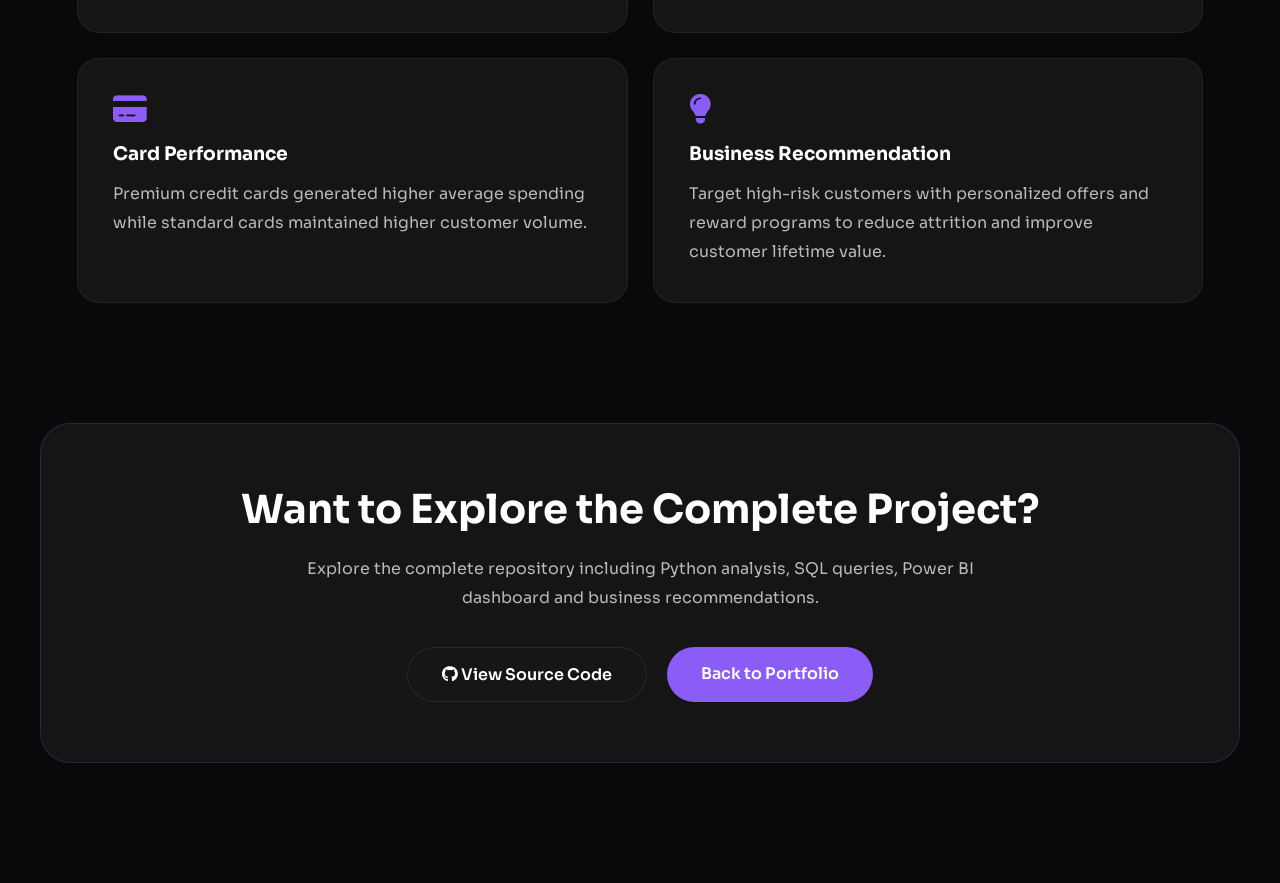
==== commit 6bb35e06: "Portfolio" ====
--- a/projects/credit-card.html
+++ b/projects/credit-card.html
@@ -11,6 +11,7 @@
     <title>Ecommerce Customer Sales Insights | Abhijeet Roy</title>
 
     <link rel="stylesheet" href="../style.css">
+    <link rel="stylesheet" href="../responsive.css">
 
     <!-- Google Font -->
     <link rel="preconnect" href="https://fonts.googleapis.com">
--- a/style.css
+++ b/style.css
@@ -12,17 +12,26 @@
 
 html{
     scroll-behavior:smooth;
+    scroll-padding-top:130px;
 }
 
 :root{
-    --accent:#8B5CF6;
+    --accent: #8B5CF6;
+
+    --primary-color: #ffffff;
+
+    background:var(--card-bg);
+
+    --text-secondary: #b5b5b5;
+
+    --card-bg: #151515;
 }
 
 body{
 
     font-family:'Sora',sans-serif;
 
-    background:#09090B;
+    background:#09090b;
 
     color:white;
 
@@ -57,41 +66,90 @@
     z-index:-1;
 
 }
+
 
 /*============================
       SCROLL PROGRESS BAR
 =============================*/
 
+.progress-wrapper{
+
+    position:fixed;
+
+    top:0;
+
+    left:0;
+
+    width:100%;
+
+    height:4px;
+
+    z-index:99999;
+
+    pointer-events:none;
+
+}
+
 #progress-bar{
 
-    position:fixed;
+    position:absolute;
+
+    left:0;
 
     top:0;
 
+    width:0;
+
+    height:100%;
+
+    background:linear-gradient(
+        90deg,
+        #8B5CF6,
+        #A855F7,
+        #C084FC
+    );
+
+    box-shadow:
+        0 0 10px #8B5CF6,
+        0 0 25px #8B5CF6,
+        0 0 45px #8B5CF6;
+
+    transition:width .08s linear;
+
+}
+
+.progress-dot{
+
+    position:absolute;
+
+    top:50%;
+
     left:0;
 
-    width:0%;
-
-    height:4px;
-
-    background:var(--accent);
-
-    z-index:99999;
-
-    transition:width .08s linear;
+    width:30px;
+
+    height:30px;
+
+    border-radius:50%;
+
+    background:rgba(255, 255, 255, 0.723);
+
+    transform:translate(-50%,-50%);
 
     box-shadow:
-        0 0 8px var(--accent),
-        0 0 18px var(--accent);
-
-}
-
+        0 0 10px #fff,
+        0 0 20px #8B5CF6,
+        0 0 40px #8B5CF6,
+        0 0 70px #8B5CF6;
+
+    transition:left .08s linear;
+
+}
 /* ==========================
          NAVBAR
 ========================== */
 
 .navbar{
-    position: fixed;
     top:0;
     left:0;
     width:100%;
@@ -99,61 +157,143 @@
     display:flex;
     justify-content:space-between;
     align-items:center;
-    background:rgba(10,10,10,.8);
-    backdrop-filter:blur(15px);
     z-index:1000;
+    backdrop-filter:blur(18px);
+    -webkit-backdrop-filter:blur(18px);
+    background:rgba(12,12,18,.72);
+    border-bottom:1px solid rgba(255,255,255,.05);
+    box-shadow: 0 8px 35px rgba(0,0,0,.35);
+    transition:.35s ease;
+    overflow: hidden;
+    position: relative;
+}
+
+.navbar::before{
+
+    content:"";
+
+    position:absolute;
+
+    width:280px;
+
+    height:280px;
+
+    border-radius:50%;
+
+    background:radial-gradient(circle,
+    rgba(139,92,246,.22) 0%,
+    rgba(139,92,246,.08) 45%,
+    transparent 75%);
+
+    left: var(--mouse-x, -150px);
+
+top: var(--mouse-y, -150px);
+
+transform: translate(-50%, -50%);
+
+pointer-events: none;
+
+transition:
+left .08s linear,
+top .08s linear;
 }
 
 .logo{
+    display:inline-flex;
+    align-items:center;
+    justify-content:center;
     position:relative;
-}
-
-.logo a{
-    background:var(--accent);
-    color: #ffffff;;
     text-decoration:none;
-    font-size:28px;
-    font-weight:700;
-    padding:9px 7px;
-    border-radius:50%;
-    display:inline-block;
-    transition:color .3s ease,text-shadow .3s ease,transform .3s ease;
-}
-
-.logo a.active{
-    color: #ffffff;;
-    background:var(--accent);
+    animation:logoFloat 2.2s ease-in-out infinite;
+}
+
+@keyframes logoFloat{
+
+0%{
+
+transform:translateY(0px);
+
+}
+
+50%{
+
+transform:translateY(-3px);
+
+}
+
+100%{
+
+transform:translateY(0px);
+
+}
+
+}
+
+.logo img{
+    width:90px;
+    height:90px;
+    object-fit:contain;
+    transition:
+    transform .35s ease,
+    filter .35s ease,
+    opacity .35s ease;
+
+    cursor:pointer;
+}
+
+.logo:hover img{
+
+    filter:
+    drop-shadow(0 0 8px var(--accent))
+    drop-shadow(0 0 18px var(--accent));
+    transform:scale(1.08) rotate(-3deg);
+
+}
+
+.logo.active img{
     transform:scale(1.08);
-
-    text-shadow:
-        0 0 8px var(--accent),
-        0 0 18px var(--accent),
-        0 0 35px rgba(184, 104, 255, 0.827);
+    filter:
+        drop-shadow(0 0 8px var(--accent))
+        drop-shadow(0 0 18px var(--accent))
+        drop-shadow(0 0 35px rgba(184,104,255,.8));
 }
 
 .logo::after{
 
-    content:"";
-
-    position:absolute;
-
-    left:50%;
-
-    top:50%;
-
-    width:12px;
-
-    height:12px;
-
-    border-radius:50%;
-
-    background:rgba(139,92,246,.45);
-
-    transform:translate(-50%,-50%) scale(0);
-
-    opacity:0;
-
-    pointer-events:none;
+content:"Click to Change Colour";
+
+position:absolute;
+
+top:105%;
+
+left:50%;
+
+transform:translateX(-50%);
+
+font-size:11px;
+
+white-space:nowrap;
+
+padding:4px 8px;
+
+background:#181818;
+
+color:#fff;
+
+border-radius:6px;
+
+opacity:0;
+
+transition:.3s;
+
+pointer-events:none;
+
+}
+
+.logo:hover::after{
+
+opacity:1;
+
 }
 
 .logo.clicked::after{
@@ -175,6 +315,15 @@
 
 }
 
+.navbar{
+    position: fixed;
+    top: 0;
+    left: 0;
+    width: 100%;
+
+    z-index: 9999;
+}
+
 .nav-links{
     display:flex;
     gap:35px;
@@ -182,10 +331,23 @@
 }
 
 .nav-links a{
-    color:#bbb;
+
+    position:relative;
+
+    overflow:hidden;
+
+    color:#cfcfcf;
+
     text-decoration:none;
+
     transition:.3s;
-    position:relative;
+
+}
+
+.nav-links a:hover::after{
+
+    transform:scaleX(1);
+
 }
 
 .nav-links a:hover,
@@ -193,30 +355,38 @@
     color:var(--accent);
 }
 
+
 .nav-links a::after{
-
     content:"";
 
     position:absolute;
 
-    left:0;
-
-    bottom:-8px;
+    left:50%;
+
+    bottom:-2px;
 
     width:0;
 
-    height:2px;
+    height:3px;
+
+    border-radius:20px;
 
     background:var(--accent);
 
-    transition:.35s;
+    transform:translateX(-50%);
+
+    transition:.35s ease;
+
+    box-shadow:
+        0 0 10px var(--accent),
+        0 0 25px var(--accent);
 
 }
 
 .nav-links a:hover::after,
 .nav-links a.active::after{
 
-    width:100%;
+    width:80%;
 
 }
 
@@ -253,9 +423,17 @@
 
     justify-content:center;
 
-    padding:120px 8%;
-
-}
+    padding:170px 8% 120px;
+
+    position: relative;
+
+    overflow:hidden;
+
+    z-index: 1;
+
+}
+
+
 
 .hero-content{
 
@@ -331,7 +509,7 @@
 
 }
 
-.primary-btn{
+.hero .primary-btn {
 
     background:var(--accent);
 
@@ -345,11 +523,14 @@
 
     transition:.3s;
 
+    will-change: transform;
+
 }
 
 .primary-btn:hover{
 
-    transform:translateY(-5px);
+    transform: translateY(-4px) scale(1.03);
+    box-shadow: 0 15px 40px rgba(139,92,246,.45);
 
 }
 
@@ -367,6 +548,7 @@
 
     transition:.3s;
 
+    will-change: transform;
 }
 
 .secondary-btn:hover{
@@ -395,7 +577,10 @@
 
     border:8px solid var(--accent);
 
-    box-shadow:0 0 60px rgba(139,92,246,.4);
+   box-shadow:
+0 0 18px rgba(139,92,246,.6),
+0 0 45px rgba(139,92,246,.28),
+0 0 80px rgba(139,92,246,.12);
 
 }
 
@@ -458,6 +643,8 @@
 .about{
 
     padding:120px 8%;
+    position: relative;
+z-index: 1;
 
 }
 
@@ -514,6 +701,7 @@
     padding:30px;
 
     transition:.3s;
+    cursor:pointer;
 
 }
 
@@ -538,6 +726,72 @@
 .about-card p{
 
     color:#ddd;
+
+}
+
+.stats-grid{
+
+    display:grid;
+
+    grid-template-columns:repeat(4,1fr);
+
+    gap:20px;
+
+    margin-top:30px;
+
+    max-width:1000px;
+
+    margin-left:auto;
+
+    margin-right:auto;
+
+}
+
+.stat-card{
+
+    background:#151515;
+
+    border:1px solid rgba(255,255,255,.08);
+
+    border-radius:20px;
+
+    padding:20px 20px;
+
+    min-height:160px;
+
+    display:flex;
+
+    flex-direction:column;
+
+    justify-content:center;
+
+    align-items:center;
+
+    transition:.35s;
+
+}
+
+.stat-card:hover{
+
+    transform:translateY(-8px);
+
+    border-color:var(--accent);
+
+}
+
+.stat-card h2{
+
+    color:var(--accent);
+
+    font-size:48px;
+
+    margin-bottom:10px;
+
+}
+
+.stat-card p{
+
+    color:#bdbdbd;
 
 }
 
@@ -548,7 +802,8 @@
 .skills{
 
     padding:120px 8%;
-
+position: relative;
+z-index: 1;
 }
 
 .section-title{
@@ -582,6 +837,7 @@
     padding:35px;
 
     transition:.35s;
+    cursor:pointer;
 
 }
 
@@ -644,6 +900,8 @@
     margin:0 auto;
 
     padding:1px 60px;
+    position: relative;
+z-index: 1;
 
 }
 
@@ -735,23 +993,66 @@
 
     overflow:hidden;
 
-    transition:.35s;
-
     display:flex;
 
     flex-direction:column;
 
     position:relative;
 
-}
-
-.project-card:hover{
-
-    transform:translateY(-10px);
-
-    border-color:var(--accent);
-
-    box-shadow:0 20px 45px rgba(139,92,246,.20);
+    cursor:pointer;
+
+    transform-style: preserve-3d;
+
+    transition: transform .25s ease;
+
+    will-change: transform;
+
+    isolation: isolate;
+
+}
+
+.project-card::before{
+
+    content:"";
+
+    position:absolute;
+
+    width:300px;
+    height:300px;
+
+    left:var(--x);
+    top:var(--y);
+
+    transform:translate(-50%,-50%);
+
+    background:radial-gradient(
+        circle,
+        rgba(139,92,246,.28),
+        transparent 70%
+    );
+
+    opacity:0;
+
+    transition:.25s;
+
+    pointer-events:none;
+
+    z-index:0;
+
+}
+
+.project-card:hover::before{
+
+    opacity:1;
+
+}
+
+.project-image,
+.project-content{
+
+    position:relative;
+
+    z-index:2;
 
 }
 
@@ -992,6 +1293,8 @@
 
     color:white;
 
+    will-change: transform;
+
 }
 
 .github-btn:hover{
@@ -1007,6 +1310,8 @@
     background:var(--accent);
 
     color:white;
+
+    will-change: transform;
 
 }
 
@@ -1057,67 +1362,6 @@
 
 }
 
-
-/*====================================
-        RESPONSIVE
-====================================*/
-
-@media(max-width:1400px){
-
-.projects-grid{
-
-grid-template-columns:repeat(2,1fr);
-
-}
-
-}
-
-@media(max-width:900px){
-
-.projects{
-
-padding:100px 25px;
-
-}
-
-.projects-grid{
-
-grid-template-columns:1fr;
-
-}
-
-.project-image{
-
-height:250px;
-
-}
-
-.projects .section-title{
-
-font-size:42px;
-
-}
-
-.projects-subtitle{
-
-font-size:18px;
-
-}
-
-.project-content h3{
-
-font-size:22px;
-
-}
-
-.project-buttons{
-
-grid-template-columns:1fr;
-
-}
-
-}
-
 /*====================================
         PROJECT DETAILS PAGE
 ====================================*/
@@ -1257,6 +1501,7 @@
     border-radius:40px;
 
     font-weight:600;
+    
 
 }
 
@@ -1279,20 +1524,23 @@
 .dashboard-preview h2{
 
     font-size:42px;
-
+    margin-top: 20px;
     margin-bottom:35px;
+    text-align:center;
 
 }
 
 .dashboard-preview img{
 
-    width:100%;
-
-    border-radius:24px;
-
-    border:1px solid rgba(139,92,246,.2);
-
-    box-shadow:0 20px 60px rgba(139,92,246,.2);
+    width:80%;
+    display:block;
+    margin:0 auto;
+
+    border-radius:20px;
+
+    border:3px solid var(--accent);
+
+    box-shadow:0 10px 60px rgba(127, 78, 241, 0.397);
 
 }
 
@@ -1336,6 +1584,8 @@
 
     font-size:30px;
 
+    text-align:center;
+
 }
 
 .overview-card p{
@@ -1378,6 +1628,8 @@
 
     margin-bottom:45px;
 
+    text-align:center;
+
 }
 
 .workflow-grid{
@@ -1460,6 +1712,8 @@
 
     margin-bottom:45px;
 
+    text-align:center;
+
 }
 
 .kpi-grid{
@@ -1524,6 +1778,7 @@
 
     margin-bottom:45px;
 
+    text-align:center;
 }
 
 .insights-grid{
@@ -1623,45 +1878,6 @@
 }
 
 
-
-/*====================================
-        RESPONSIVE
-====================================*/
-
-@media(max-width:1000px){
-
-.project-overview,
-.workflow-grid,
-.kpi-grid,
-.insights-grid{
-
-grid-template-columns:1fr;
-
-}
-
-.project-hero h1{
-
-font-size:44px;
-
-}
-
-.dashboard-preview h2,
-.workflow h2,
-.project-kpi h2,
-.insights h2{
-
-font-size:34px;
-
-}
-
-.project-links{
-
-flex-direction:column;
-
-}
-
-}
-
 /*=============================
 Experience
 =============================*/
@@ -1669,11 +1885,29 @@
 .experience{
 
     padding:120px 8%;
+    position: relative;
+    z-index: 1;
+}
+
+.experience .section-header{
+
+    text-align:center;
+
+    margin-bottom:60px;
+
+}
+
+.experience .section-header p{
+
+    max-width:720px;
+
+    margin:18px auto 0;
+
 }
 
 .experience-card{
 
-    margin-top:60px;
+    margin-top:30px;
 
     background:var(--card-color);
 
@@ -1685,6 +1919,41 @@
 
     transition:.35s;
 
+    cursor:pointer;
+
+    position: relative;
+
+    overflow: hidden;
+
+}
+
+.experience-card::before{
+
+    content:"";
+
+    position:absolute;
+
+    top:0;
+    left:-120%;
+
+    width:70%;
+    height:100%;
+
+    background:linear-gradient(
+        90deg,
+        transparent,
+        rgba(255,255,255,.08),
+        transparent
+    );
+
+    transition:.8s;
+
+}
+
+.experience-card:hover::before{
+
+    left:140%;
+
 }
 
 .experience-card:hover{
@@ -1693,7 +1962,7 @@
 
     transform:translateY(-8px);
 
-    box-shadow:0 20px 90px var(--accent)(170, 92, 180, 0.899);
+    box-shadow:0 20px 90px rgba(139,92,246,.35);
 
 }
 
@@ -1739,103 +2008,110 @@
 
     font-size:30px;
 
+    color:white;
+
+}
+
+.experience-left h3{
+
+    font-size:28px;
+
+    margin-bottom:6px;
+
+}
+
+.experience-left h4{
+
     color:var(--primary);
 
-}
-
-.experience-left h3{
-
-    font-size:28px;
-
-    margin-bottom:6px;
-
-}
-
-.experience-left h4{
+    font-weight:600;
+
+}
+
+.experience-duration{
+
+    text-align:right;
+
+}
+
+.experience-duration span{
+
+    font-size:22px;
+
+    font-weight:700;
 
     color:var(--primary);
 
-    font-weight:600;
-
-}
-
-.experience-duration{
-
-    text-align:right;
-
-}
-
-.experience-duration span{
-
-    font-size:22px;
-
-    font-weight:700;
+}
+
+.experience-duration p{
+
+    margin-top:6px;
+
+    opacity:.7;
+
+}
+
+.experience-description{
+
+    margin:40px 0;
+
+    color:var(--text-secondary);
+
+    line-height:1.8;
+
+}
+
+.experience-grid{
+
+    display:grid;
+
+    grid-template-columns:repeat(3,1fr);
+
+    gap:22px;
+
+    margin-top:40px;
+
+}
+
+.experience-item{
+
+    display:flex;
+
+    align-items:center;
+
+    gap:14px;
+
+    width:100%;
+
+    padding:18px 20px;
+
+    background:rgba(255,255,255,.03);
+
+    border-radius:14px;
+
+}
+
+
+.experience-item i{
 
     color:var(--primary);
 
-}
-
-.experience-duration p{
-
-    margin-top:6px;
-
-    opacity:.7;
-
-}
-
-.experience-description{
-
-    margin:40px 0;
-
-    color:var(--text-secondary);
-
-    line-height:1.8;
-
-}
-
-.experience-grid{
-
-    display:grid;
-
-    grid-template-columns:repeat(auto-fit,minmax(280px,1fr));
-
-    gap:22px;
-
-}
-
-.experience-item{
-
-    display:flex;
-
-    align-items:center;
-
-    gap:14px;
-
-    background:rgba(255,255,255,.03);
-
-    padding:18px 20px;
-
-    border-radius:14px;
-
-}
-
-.experience-item i{
-
-    color:var(--primary);
-
     font-size:20px;
 
 }
 
 .experience-skills{
 
-    margin-top:40px;
-
-    display:flex;
-
-    gap:14px;
-
-    flex-wrap:wrap;
+display:flex;
+
+flex-wrap:wrap;
+
+gap:14px;
+
+justify-content:center;
+
+margin-top:40px;
 
 }
 
@@ -1855,45 +2131,9 @@
 
 .experience-skills span:hover{
 
-    background:var(--primary);
-
-    transform:translateY(-3px);
-
-}
-
-@media(max-width:768px){
-
-.experience{
-
-padding:90px 7%;
-
-}
-
-.experience-card{
-
-padding:30px;
-
-}
-
-.experience-top{
-
-flex-direction:column;
-
-align-items:flex-start;
-
-}
-
-.experience-duration{
-
-text-align:left;
-
-}
-
-.experience-left h3{
-
-font-size:24px;
-
-}
+background:var(--accent);
+
+color:white;
 
 }
 
@@ -1903,6 +2143,8 @@
 
 .certifications{
     padding:100px 8%;
+    position: relative;
+z-index: 1;
 }
 
 .certifications .section-header{
@@ -1915,7 +2157,7 @@
     padding:8px 18px;
     border:1px solid var(--accent);
     border-radius:999px;
-    color:var(--primary-color);
+    color:var(--primary);
     background:var(--accent);
     font-size:.9rem;
     margin-bottom:18px;
@@ -1956,6 +2198,7 @@
 
     display:flex;
     flex-direction:column;
+    cursor:pointer;
 
 }
 
@@ -1974,13 +2217,13 @@
 
 .featured{
 
-    border:1px solid rgba(138,92,246,.45);
+    border:1px rgba(139,92,246,.35);
 
     background:
     linear-gradient(
     180deg,
-    rgba(138,92,246,.10),
-    rgba(255,255,255,.02));
+    rgba(127, 78, 242, 0.204),
+    rgba(178, 156, 250, 0.271));
 
 }
 
@@ -1996,9 +2239,9 @@
 
 .featured-badge{
 
-    background:var(--primary-color);
-
-    color:#fff;
+    background:#fff;
+
+    color:#111;
 
     padding:6px 14px;
 
@@ -2018,195 +2261,161 @@
     height:70px;
 
     display:flex;
+
     align-items:center;
+
     justify-content:center;
 
     border-radius:18px;
+
+    background:
+
+    var(--accent);
+
+    color:var(--primary);
+
+    font-size:1.7rem;
+
+    margin-bottom:20px;
+
+    transition:.35s;
+
+}
+
+.certificate-card:hover .certificate-icon{
+
+    transform:scale(1.08);
+
+    background:#fff;
+
+    color:var(--accent);
+
+}
+
+/* TITLE */
+
+.certificate-card h3{
+
+    font-size:1.45rem;
+
+    margin-bottom:10px;
+
+}
+
+.certificate-card h4{
+
+    color:var(--primary);
+
+    font-weight:600;
+
+    margin-bottom:18px;
+
+}
+
+.certificate-card p{
+
+    color:var(--text-secondary);
+
+    line-height:1.8;
+
+    margin-bottom:26px;
+
+}
+
+/* SKILLS */
+
+.certificate-skills{
+
+    display:flex;
+
+    flex-wrap:wrap;
+
+    gap:10px;
+
+    margin-bottom:30px;
+
+}
+
+.certificate-skills span{
+
+    padding:8px 16px;
+
+    border-radius:999px;
+
+    background:rgba(255,255,255,.05);
+
+    border:1px solid rgba(255,255,255,.08);
+
+    color:var(--text-secondary);
+
+    font-size:.85rem;
+
+    transition:.3s;
+
+}
+
+.certificate-card:hover
+.certificate-skills span{
+
+    border-color:rgba(138, 92, 246, 0.87);
+
+    color:#ffffff;
+
+}
+
+/* BUTTON */
+
+.certificate-btn{
+
+    margin-top:auto;
+
+    display:flex;
+
+    align-items:center;
+
+    justify-content:center;
+
+    gap:10px;
+
+    text-decoration:none;
+
+    padding:14px 20px;
+
+    border-radius:14px;
 
     background:
     var(--accent);
 
-    color:var(--primary-color);
-
-    font-size:1.7rem;
-
-    margin-bottom:20px;
-
-    transition:.35s;
-
-}
-
-.certificate-card:hover .certificate-icon{
-
-    transform:scale(1.08);
-
-    background:var(--primary-color);
-
-    color:#fff;
-
-}
-
-/* TITLE */
-
-.certificate-card h3{
-
-    font-size:1.45rem;
-
-    margin-bottom:10px;
-
-}
-
-.certificate-card h4{
-
-    color:var(--primary-color);
+    color:var(--primary);
 
     font-weight:600;
 
-    margin-bottom:18px;
-
-}
-
-.certificate-card p{
-
-    color:var(--text-secondary);
-
-    line-height:1.8;
-
-    margin-bottom:26px;
-
-}
-
-/* SKILLS */
-
-.certificate-skills{
-
-    display:flex;
-
-    flex-wrap:wrap;
-
-    gap:10px;
-
-    margin-bottom:30px;
-
-}
-
-.certificate-skills span{
-
-    padding:8px 16px;
-
-    border-radius:999px;
-
-    background:rgba(255,255,255,.05);
-
-    border:1px solid rgba(255,255,255,.08);
-
-    color:var(--text-secondary);
-
-    font-size:.85rem;
-
     transition:.3s;
 
-}
-
-.certificate-card:hover
-.certificate-skills span{
-
-    border-color:rgba(138, 92, 246, 0.87);
-
-    color:#ffffff;
-
-}
-
-/* BUTTON */
-
-.certificate-btn{
-
-    margin-top:auto;
-
-    display:flex;
-
-    align-items:center;
-
-    justify-content:center;
-
-    gap:10px;
-
-    text-decoration:none;
-
-    padding:14px 20px;
-
-    border-radius:14px;
-
-    background:
-    var(--accent);
-
-    color:var(--primary-color);
-
-    font-weight:600;
+    will-change: transform;
+}
+
+.certificate-btn:hover{
+
+    background:var(--primary);
+
+    color:var(--accent);
+
+    box-shadow:
+
+    0 2px 40px rgba(97, 57, 255);
+
+}
+
+.certificate-btn i{
 
     transition:.3s;
 
 }
 
-.certificate-btn:hover{
-
-    background:var(--primary-color);
-
-    color:var(--accent);
-    box-shadow:
-    0 2px 40px var(--accent)(97, 57, 255);
-
-}
-
-.certificate-btn i{
-
-    transition:.3s;
-
-}
-
 .certificate-btn:hover i{
 
     transform:translateX(5px);
-
-}
-
-/* RESPONSIVE */
-
-@media(max-width:1100px){
-
-.certifications-grid{
-
-grid-template-columns:repeat(2,1fr);
-
-}
-
-}
-
-@media(max-width:768px){
-
-.certifications{
-
-padding:80px 6%;
-
-}
-
-.certifications-grid{
-
-grid-template-columns:1fr;
-
-}
-
-.certifications .section-header h2{
-
-font-size:2.3rem;
-
-}
-
-.certificate-card{
-
-padding:28px;
-
-}
 
 }
 
@@ -2216,6 +2425,8 @@
 
 .contact{
     padding:120px 8%;
+    position: relative;
+z-index: 1;
 }
 
 .contact .section-header{
@@ -2366,7 +2577,7 @@
     transition:.35s;
 }
 
-.primary-btn{
+.contact .primary-btn{
     background:var(--accent);
     color:#fff;
 }
@@ -2387,43 +2598,6 @@
     transform:translateY(-4px);
 }
 
-@media(max-width:992px){
-
-.contact-container{
-    grid-template-columns:1fr;
-}
-
-.social-links{
-    grid-template-columns:1fr;
-}
-
-.contact-buttons{
-    flex-direction:column;
-}
-
-.contact .section-header h2{
-    font-size:2.4rem;
-}
-
-}
-
-@media(max-width:600px){
-
-.contact{
-    padding:90px 6%;
-}
-
-.contact-info,
-.contact-action{
-    padding:25px;
-}
-
-.contact-card{
-    flex-direction:column;
-    text-align:center;
-}
-
-}
 
 /* ===========================
             FOOTER
@@ -2478,6 +2652,7 @@
     background:var(--accent);
     border-color:var(--accent);
     transform:translateY(-5px);
+    color:white;
 }
 
 .footer-links h3,
@@ -2538,205 +2713,155 @@
     font-weight:600;
 }
 
-/* ===========================
-        Responsive
-=========================== */
-
-@media(max-width:992px){
-
-.footer-container{
-    grid-template-columns:1fr;
-    gap:45px;
-}
-
-.footer-about p{
-    max-width:100%;
-}
-
-.footer-bottom{
-    flex-direction:column;
-    text-align:center;
-}
-
-}
-
-@media(max-width:576px){
-
-.footer{
-    padding:60px 6% 25px;
-}
-
-.footer-social{
-    flex-wrap:wrap;
-}
-
-.footer-about h2{
-    font-size:2.2rem;
-}
-
-.footer-links h3,
-.footer-tech h3{
-    font-size:1.2rem;
-}
-
-}
+.footer-logo{
+    width:100px;
+    height:100px;
+    margin-top:-18px;
+    margin-bottom:8px;
+    object-fit:contain;
+}
+
 
 .footer-social a{
     text-decoration: none;
 }
 
 
-
-@media(max-width:768px){
-
-.navbar{
-
-    padding:18px 6%;
-
-}
-
-.menu-toggle{
-
-    display:block;
-
-    z-index:1002;
-
-}
-
-.resume-btn{
-
-    display:none;
-
-}
-
-.nav-links{
+#loader{
 
     position:fixed;
 
-    top:78px;
-
-    right:-100%;
-
-    width:280px;
-
-    height:calc(100vh - 78px);
-
-    background:#111;
-
-    display:flex;
-
-    flex-direction:column;
-
-    gap:0;
-
-    transition:.4s;
-
-    padding-top:25px;
-
-    box-shadow:-10px 0 30px rgba(0,0,0,.4);
-
-}
-
-.nav-links.active{
-
-    right:0;
-
-}
-
-.nav-links li{
-
-    width:100%;
-
-}
-
-.nav-links a{
-
-    display:block;
-
-    padding:20px 30px;
-
-    border-bottom:1px solid rgba(255,255,255,.05);
-
-    font-size:18px;
-
-}
-
-.hero{
-    overflow:hidden;
-}
-
-.hero-content{
-    width:100%;
-    overflow:hidden;
-}
-
-.hero-image{
-    margin-top:40px;
-    margin-bottom:30px;
-    display:flex;
+    inset:0;
+
+    background:#090909;
+
+    display:flex;
+
     justify-content:center;
+
     align-items:center;
-}
-
-.image-circle{
-    width:250px;
-    height:250px;
-    margin:0 auto;
-    box-shadow:0 0 30px rgba(139,92,246,.25);
-}
-
-.hero p{
-
-    margin:auto;
-
-}
-
-.hero-buttons{
-    justify-content:center;
-    flex-wrap:wrap;
-}
-
-/* HERO */
-.hero-content{
-    grid-template-columns:1fr;
-    text-align:center;
-    gap:40px;
-}
-
-.hero-image{
-    order:-1;
-}
-
-.hero h1{
-    font-size:58px;
-    line-height:1.05;
-    word-break:break-word;
-}
-
-.hero h2{
-    font-size:26px;
-}
-
-.hero p{
-    max-width:100%;
-}
-
-/* ABOUT */
-.about-container{
-    grid-template-columns:1fr;
-    gap:30px;
-}
-
-.about-left{
-    width:100%;
-}
-
-.about-right{
-    width:100%;
-}
-
-.about-card{
-    width:100%;
-}
-
-}   /* <-- YAHAN CLOSE KARO */+
+    z-index:99999;
+
+    transition:.8s;
+
+}
+
+.loader{
+
+    width:130px;
+    height:130px;
+    object-fit:contain;
+
+    animation:loaderPulse 1.5s ease-in-out infinite;
+
+    filter:
+        drop-shadow(0 0 8px #ffffff)
+        drop-shadow(0 0 45px #c486ff)
+        drop-shadow(0 0 80px rgba(139,92,246,.7));
+
+}
+
+@keyframes loaderPulse{
+
+    0%,100%{
+        transform:scale(.92);
+    }
+
+    50%{
+        transform:scale(1.08);
+    }
+
+}
+
+#loader.hide{
+
+    opacity:0;
+
+    visibility:hidden;
+
+}
+
+@keyframes loaderPulse{
+
+    0%{
+
+        transform:scale(.9);
+
+    }
+
+    50%{
+
+        transform:scale(1.05);
+
+    }
+
+    100%{
+
+        transform:scale(.9);
+
+    }
+
+}
+
+/* ===========================
+   Scroll To Top Button
+=========================== */
+
+#scrollTopBtn{
+    position: fixed;
+    right: 30px;
+    bottom: 30px;
+
+    width: 56px;
+    height: 56px;
+
+    border: none;
+    border-radius: 50%;
+
+    background: var(--accent);
+    color: #fff;
+
+    font-size: 22px;
+    cursor: pointer;
+
+    display: flex;
+    align-items: center;
+    justify-content: center;
+    box-shadow: 0 10px 30px rgba(0,0,0,.35);
+
+    transition:
+    transform .3s ease,
+    opacity .3s ease,
+    background-color .3s ease,
+    box-shadow .3s ease;
+
+    opacity: 0;
+    visibility: hidden;
+
+    z-index: 9999;
+}
+
+#scrollTopBtn.show{
+    opacity:1;
+    visibility:visible;
+}
+
+#scrollTopBtn:hover{
+
+    transform:translateY(-5px) scale(1.08);
+
+    color: var(--accent);
+
+    background: #fff;
+
+    box-shadow:
+    0 0 15px var(--accent),
+    0 0 35px rgb(138, 92, 246);
+}
+
+#scrollTopBtn:active{
+    transform:scale(.92);
+}
+
+
--- a/responsive.css
+++ b/responsive.css
@@ -0,0 +1,996 @@
+
+/* -------------------- TABLET (1400px) -------------------- */
+@media(max-width:1400px){
+
+    .projects-grid{
+        grid-template-columns:repeat(2,1fr);
+    }
+
+}
+
+/* -------------------- TABLET (1100px) -------------------- */
+@media(max-width:1100px){
+
+    .certifications-grid{
+        grid-template-columns:repeat(2,1fr);
+    }
+
+}
+
+/* -------------------- TABLET (1000px) -------------------- */
+@media(max-width:1000px){
+
+    .project-overview,
+    .workflow-grid,
+    .kpi-grid,
+    .insights-grid{
+        grid-template-columns:1fr;
+    }
+
+    .project-hero h1{
+        font-size:44px;
+    }
+
+    .dashboard-preview h2,
+    .workflow h2,
+    .project-kpi h2,
+    .insights h2{
+        font-size:34px;
+    }
+
+    .project-links{
+        flex-direction:column;
+    }
+
+}
+
+/* -------------------- TABLET (992px) -------------------- */
+@media(max-width:992px){
+
+    .experience-grid{
+        grid-template-columns:repeat(2,1fr);
+    }
+
+    .contact-container{
+        grid-template-columns:1fr;
+    }
+
+    .social-links{
+        grid-template-columns:1fr;
+    }
+
+    .contact-buttons{
+        flex-direction:column;
+    }
+
+    .contact .section-header h2{
+        font-size:2.4rem;
+    }
+
+    .footer-container{
+        grid-template-columns:1fr;
+        gap:45px;
+    }
+
+    .footer-about p{
+        max-width:100%;
+    }
+
+    .footer-bottom{
+        flex-direction:column;
+        text-align:center;
+    }
+
+}
+
+/* -------------------- TABLET (900px) -------------------- */
+@media(max-width:900px){
+
+    .projects{
+        padding:100px 25px;
+    }
+
+    .projects-grid{
+        grid-template-columns:1fr;
+    }
+
+    .project-image{
+        height:250px;
+    }
+
+    .projects .section-title{
+        font-size:42px;
+    }
+
+    .projects-subtitle{
+        font-size:18px;
+    }
+
+    .project-content h3{
+        font-size:22px;
+    }
+
+    .project-buttons{
+        grid-template-columns:1fr;
+    }
+
+}
+
+/* =========================================================
+   MOBILE (768px and below) - MAIN BREAKPOINT
+   ========================================================= */
+@media(max-width:768px){
+
+    /* ---------- STATS ---------- */
+    .stats-grid{
+        grid-template-columns:repeat(2,1fr);
+        gap:16px;
+        padding:0 18px;
+    }
+
+    .stat-card{
+        min-height:140px;
+        padding:20px;
+    }
+
+    .stat-card h2{
+        font-size:40px;
+    }
+
+    /* ---------- EXPERIENCE ---------- */
+    .experience-grid{
+        grid-template-columns:1fr;
+        justify-items:center;
+    }
+
+    .experience-item{
+        width:100%;
+        max-width:320px;
+    }
+
+    .experience{
+        padding:90px 7%;
+    }
+
+    .experience-card{
+        padding:30px;
+    }
+
+    .experience-top{
+        flex-direction:column;
+        align-items:flex-start;
+    }
+
+    .experience-duration{
+        text-align:left;
+    }
+
+    .experience-left h3{
+        font-size:24px;
+    }
+
+    /* ---------- CERTIFICATIONS ---------- */
+    .certifications{
+        padding:80px 6%;
+    }
+
+    .certifications-grid{
+        grid-template-columns:1fr;
+    }
+
+    .certifications .section-header h2{
+        font-size:2.3rem;
+    }
+
+    .certificate-card{
+        padding:28px;
+    }
+
+    /* ---------- CONTACT ---------- */
+    .contact{
+        padding:90px 6%;
+    }
+
+    .contact-info,
+    .contact-action{
+        padding:25px;
+    }
+
+    .contact-card{
+        flex-direction:column;
+        text-align:center;
+    }
+
+    /* ---------- NAVBAR / MOBILE MENU (BUG FIX HERE) ---------- */
+    .navbar{
+        position:fixed;
+        top:0;
+        left:0;
+        width:100%;
+        overflow:visible;       /* FIX: was overflow:hidden in style.css,
+                                    which clipped the fixed nav-links menu */
+        z-index:1000;
+    }
+
+    .menu-toggle{
+        display:block;
+        z-index:1002;
+    }
+
+    .resume-btn{
+        display:none;
+    }
+
+    .nav-links{
+        position:fixed;
+        top:0;
+        right:-100%;
+        width:280px;
+        height:100vh;
+        background:#111;
+        display:flex;
+        flex-direction:column;
+        gap:0;
+        transition:.4s;
+        padding-top:110px;      /* pushes links below navbar height instead
+                                    of relying on navbar's clipped box */
+        box-shadow:-10px 0 30px rgba(0,0,0,.4);
+        z-index:1001;
+    }
+
+    .nav-links.active{
+        right:0;
+    }
+
+    .nav-links li{
+        width:100%;
+    }
+
+    .nav-links a{
+        display:block;
+        padding:20px 25px;
+        border-bottom:1px solid rgba(255,255,255,.05);
+        font-size:18px;
+    }
+
+    /* ---------- HERO ---------- */
+    .hero-content{
+        width:100%;
+        overflow:hidden;
+        grid-template-columns:1fr;
+        text-align:center;
+        gap:40px;
+    }
+
+    .hero-image{
+        margin-top:40px;
+        margin-bottom:30px;
+        display:flex;
+        justify-content:center;
+        align-items:center;
+        order:-1;
+    }
+
+    .image-circle{
+        width:250px;
+        height:250px;
+        margin:0 auto;
+        box-shadow:0 0 30px rgba(139,92,246,.25);
+    }
+
+    .hero-buttons{
+        justify-content:center;
+        flex-wrap:wrap;
+    }
+
+    .hero h1{
+        font-size:58px;
+        line-height:1.05;
+        word-break:break-word;
+    }
+
+    .hero h2{
+        font-size:26px;
+    }
+
+    .hero p{
+        max-width:100%;
+        margin:auto;
+    }
+
+    /* ---------- ABOUT ---------- */
+    .about-container{
+        grid-template-columns:1fr;
+        gap:30px;
+    }
+
+    .about-left,
+    .about-right,
+    .about-card{
+        width:100%;
+    }
+
+}
+
+/* -------------------- SMALL MOBILE (600px) -------------------- */
+@media(max-width:600px){
+
+    .contact{
+        padding:90px 6%;
+    }
+
+    .contact-info,
+    .contact-action{
+        padding:25px;
+    }
+
+    .contact-card{
+        flex-direction:column;
+        text-align:center;
+    }
+
+}
+
+/* -------------------- SMALL MOBILE (576px) -------------------- */
+@media(max-width:576px){
+
+    .footer{
+        padding:60px 6% 25px;
+    }
+
+    .footer-social{
+        flex-wrap:wrap;
+    }
+
+    .footer-about h2{
+        font-size:2.2rem;
+    }
+
+    .footer-links h3,
+    .footer-tech h3{
+        font-size:1.2rem;
+    }
+
+}
+
+/* -------------------- SCROLL TOP BUTTON (768px) -------------------- */
+@media(max-width:768px){
+
+    #scrollTopBtn{
+        width:48px;
+        height:48px;
+        right:18px;
+        bottom:18px;
+        font-size:18px;
+    }
+
+}
+
+
+/* -------------------- Project Part -------------------- */
+/* ==========================================================*/
+
+
+/* -------------------- TABLET (1400px) -------------------- */
+@media(max-width:1400px){
+
+    .projects-grid{
+        grid-template-columns:repeat(2,1fr);
+    }
+
+}
+
+/* -------------------- TABLET (1100px) -------------------- */
+@media(max-width:1100px){
+
+    .certifications-grid{
+        grid-template-columns:repeat(2,1fr);
+    }
+
+}
+
+/* -------------------- TABLET (1000px) -------------------- */
+@media(max-width:1000px){
+
+    .project-overview,
+    .workflow-grid,
+    .kpi-grid,
+    .insights-grid{
+        grid-template-columns:1fr;
+    }
+
+    .project-hero h1{
+        font-size:44px;
+    }
+
+    .dashboard-preview h2,
+    .workflow h2,
+    .project-kpi h2,
+    .insights h2{
+        font-size:34px;
+    }
+
+    .project-links{
+        flex-direction:column;
+    }
+
+}
+
+/* -------------------- TABLET (992px) -------------------- */
+@media(max-width:992px){
+
+    .experience-grid{
+        grid-template-columns:repeat(2,1fr);
+    }
+
+    .contact-container{
+        grid-template-columns:1fr;
+    }
+
+    .social-links{
+        grid-template-columns:1fr;
+    }
+
+    .contact-buttons{
+        flex-direction:column;
+    }
+
+    .contact .section-header h2{
+        font-size:2.4rem;
+    }
+
+    .footer-container{
+        grid-template-columns:1fr;
+        gap:45px;
+    }
+
+    .footer-about p{
+        max-width:100%;
+    }
+
+    .footer-bottom{
+        flex-direction:column;
+        text-align:center;
+    }
+
+}
+
+/* -------------------- TABLET (900px) -------------------- */
+@media(max-width:900px){
+
+    .projects{
+        padding:100px 25px;
+    }
+
+    .projects-grid{
+        grid-template-columns:1fr;
+    }
+
+    .project-image{
+        height:250px;
+    }
+
+    .projects .section-title{
+        font-size:42px;
+    }
+
+    .projects-subtitle{
+        font-size:18px;
+    }
+
+    .project-content h3{
+        font-size:22px;
+    }
+
+    .project-buttons{
+        grid-template-columns:1fr;
+    }
+
+}
+
+/* =========================================================
+   MOBILE (768px and below) - MAIN BREAKPOINT
+   ========================================================= */
+@media(max-width:768px){
+
+    /* ---------- STATS ---------- */
+    .stats-grid{
+        grid-template-columns:repeat(2,1fr);
+        gap:16px;
+        padding:0 18px;
+    }
+
+    .stat-card{
+        min-height:140px;
+        padding:20px;
+    }
+
+    .stat-card h2{
+        font-size:40px;
+    }
+
+    /* ---------- EXPERIENCE ---------- */
+    .experience-grid{
+        grid-template-columns:1fr;
+        justify-items:center;
+    }
+
+    .experience-item{
+        width:100%;
+        max-width:320px;
+    }
+
+    .experience{
+        padding:90px 7%;
+    }
+
+    .experience-card{
+        padding:30px;
+    }
+
+    .experience-top{
+        flex-direction:column;
+        align-items:flex-start;
+    }
+
+    .experience-duration{
+        text-align:left;
+    }
+
+    .experience-left h3{
+        font-size:24px;
+    }
+
+    /* ---------- CERTIFICATIONS ---------- */
+    .certifications{
+        padding:80px 6%;
+    }
+
+    .certifications-grid{
+        grid-template-columns:1fr;
+    }
+
+    .certifications .section-header h2{
+        font-size:2.3rem;
+    }
+
+    .certificate-card{
+        padding:28px;
+    }
+
+    /* ---------- CONTACT ---------- */
+    .contact{
+        padding:90px 6%;
+    }
+
+    .contact-info,
+    .contact-action{
+        padding:25px;
+    }
+
+    .contact-card{
+        flex-direction:column;
+        text-align:center;
+    }
+
+    /* ---------- NAVBAR / MOBILE MENU (BUG FIX HERE) ---------- */
+    .navbar{
+        position:fixed;
+        top:0;
+        left:0;
+        width:100%;
+        overflow:visible;       /* FIX: was overflow:hidden in style.css,
+                                    which clipped the fixed nav-links menu */
+        z-index:1000;
+    }
+
+    .menu-toggle{
+        display:block;
+        z-index:1002;
+    }
+
+    .resume-btn{
+        display:none;
+    }
+
+    .nav-links{
+        position:fixed;
+        top:0;
+        right:-100%;
+        width:280px;
+        height:100vh;
+        background:#111;
+        display:flex;
+        flex-direction:column;
+        gap:0;
+        transition:.4s;
+        padding-top:110px;      /* pushes links below navbar height instead
+                                    of relying on navbar's clipped box */
+        box-shadow:-10px 0 30px rgba(0,0,0,.4);
+        z-index:1001;
+    }
+
+    .nav-links.active{
+        right:0;
+    }
+
+    .nav-links li{
+        width:100%;
+    }
+
+    .nav-links a{
+        display:block;
+        padding:20px 25px;
+        border-bottom:1px solid rgba(255,255,255,.05);
+        font-size:18px;
+    }
+    
+    /* ---------- HERO ---------- */
+    .hero-content{
+        width:100%;
+        overflow:hidden;
+        grid-template-columns:1fr;
+        text-align:center;
+        gap:40px;
+    }
+
+    .hero-image{
+        margin-top:40px;
+        margin-bottom:30px;
+        display:flex;
+        justify-content:center;
+        align-items:center;
+        order:-1;
+    }
+
+    .image-circle{
+        width:250px;
+        height:250px;
+        margin:0 auto;
+        box-shadow:0 0 30px rgba(139,92,246,.25);
+    }
+
+    .hero-buttons{
+        justify-content:center;
+        flex-wrap:wrap;
+    }
+
+    .hero h1{
+        font-size:58px;
+        line-height:1.05;
+        word-break:break-word;
+    }
+
+    .hero h2{
+        font-size:26px;
+    }
+
+    .hero p{
+        max-width:100%;
+        margin:auto;
+    }
+
+    /* ---------- ABOUT ---------- */
+    .about-container{
+        grid-template-columns:1fr;
+        gap:30px;
+    }
+
+    .about-left,
+    .about-right,
+    .about-card{
+        width:100%;
+    }
+
+}
+
+/* =========================================================
+   PROJECT DETAIL PAGES (walmart / ecommerce / credit-card)
+   MOBILE (768px)
+   ========================================================= */
+@media(max-width:768px){
+
+    /* ---------- HERO ---------- */
+    .project-hero{
+        margin:110px auto 50px;
+        padding:0 6%;
+    }
+
+    .back-btn{
+        margin-bottom:25px;
+    }
+
+    .back-btn a{
+        font-size:14px;
+    }
+
+    .project-label{
+        font-size:12px;
+        padding:8px 16px;
+        margin-bottom:18px;
+    }
+
+    .project-hero h1{
+        font-size:32px;
+        line-height:1.25;
+        margin-bottom:16px;
+    }
+
+    .project-hero p{
+        font-size:15px;
+        line-height:1.7;
+        margin-bottom:28px;
+    }
+
+    .project-tech{
+        gap:10px;
+        margin-bottom:30px;
+    }
+
+    .project-tech span{
+        padding:9px 14px;
+        font-size:13px;
+    }
+
+    .project-tech img{
+        width:16px;
+        height:16px;
+    }
+
+    .project-links{
+        flex-direction:column;
+        gap:14px;
+    }
+
+    .project-links a{
+        text-align:center;
+        justify-content:center;
+        padding:10px 20px;
+        font-size:15px;
+    }
+
+    /* ---------- DASHBOARD ---------- */
+    .dashboard-preview{
+        margin:0 auto 60px;
+        padding:0 6%;
+        text-align:center;
+    }
+
+    .dashboard-preview h2{
+        font-size:24px;
+        margin-bottom:18px;
+    }
+
+    .dashboard-preview img{
+
+    width:100%;
+    display:block;
+    margin:0 auto;
+
+    border-radius:20px;
+
+    border:2px solid var(--accent);
+
+    box-shadow:0 20px 60px rgba(139,92,246,.2);
+
+}
+
+    /* ---------- OVERVIEW ---------- */
+    .project-overview{
+        padding:0 6%;
+        gap:18px;
+    }
+
+    .overview-card{
+        padding:22px;
+        border-radius:18px;
+    }
+
+    .overview-card h3{
+        font-size:20px;
+        margin-bottom:14px;
+        text-align:center;
+    }
+
+    .overview-card p,
+    .overview-card ul{
+        font-size:14.5px;
+    }
+
+    /* ---------- WORKFLOW ---------- */
+    .workflow{
+        margin:70px auto;
+        padding:0 6%;
+    }
+
+    .workflow h2{
+        font-size:24px;
+        margin-bottom:25px;
+        text-align:center;
+    }
+
+    .workflow-grid{
+        gap:16px;
+    }
+
+    .workflow-card{
+        padding:22px;
+        border-radius:16px;
+    }
+
+    .workflow-icon{
+        width:52px;
+        height:52px;
+        border-radius:14px;
+        margin-bottom:16px;
+    }
+
+    .workflow-icon i{
+        font-size:22px;
+    }
+
+    .workflow-card h3{
+        font-size:18px;
+    }
+
+    .workflow-card p{
+        font-size:14px;
+    }
+
+    /* ---------- KPI ---------- */
+    .project-kpi{
+        padding:0 6% 60px;
+    }
+
+    .project-kpi h2{
+        font-size:24px;
+        margin-bottom:25px;
+        text-align:center;
+    }
+
+    .kpi-grid{
+        gap:16px;
+    }
+
+    .kpi-card{
+        padding:20px;
+        border-radius:16px;
+        min-height:10px;
+    }
+
+    .kpi-card h3{
+        font-size:32px;
+        margin-bottom:10px;
+    }
+
+    .kpi-card p{
+        font-size:14px;
+    }
+
+    /* ---------- INSIGHTS ---------- */
+    .insights{
+        padding:0 6% 60px;
+    }
+
+    .insights h2{
+        font-size:24px;
+        margin-bottom:25px;
+        text-align:center;
+    }
+
+    .insights-grid{
+        gap:16px;
+    }
+
+    .insight-card{
+        padding:22px;
+        border-radius:16px;
+    }
+
+    .insight-card i{
+        font-size:26px;
+        margin-bottom:14px;
+    }
+
+    .insight-card h3{
+        font-size:18px;
+    }
+
+    .insight-card p{
+        font-size:14px;
+    }
+
+    /* ---------- CTA ---------- */
+    .project-cta{
+        padding:35px 22px;
+        margin:20px 20px;
+        border-radius:22px;
+    }
+
+    .project-cta h2{
+        font-size:22px;
+        margin-bottom:14px;
+    }
+
+    .project-cta p{
+        font-size:14.5px;
+        margin-bottom:28px;
+    }
+
+    .project-cta .project-links{
+        flex-direction:column;
+    }
+
+}
+
+/* -------------------- SMALL MOBILE (600px) -------------------- */
+@media(max-width:600px){
+
+    .contact{
+        padding:90px 6%;
+    }
+
+    .contact-info,
+    .contact-action{
+        padding:25px;
+    }
+
+    .contact-card{
+        flex-direction:column;
+        text-align:center;
+    }
+
+}
+
+/* -------------------- SMALL MOBILE (576px) -------------------- */
+@media(max-width:576px){
+
+    .footer{
+        padding:60px 6% 25px;
+    }
+
+    .footer-social{
+        flex-wrap:wrap;
+    }
+
+    .footer-about h2{
+        font-size:2.2rem;
+    }
+
+    .footer-links h3,
+    .footer-tech h3{
+        font-size:1.2rem;
+    }
+
+}
+
+/* -------------------- SCROLL TOP BUTTON (768px) -------------------- */
+@media(max-width:768px){
+
+    #scrollTopBtn{
+        width:48px;
+        height:48px;
+        right:18px;
+        bottom:18px;
+        font-size:18px;
+    }
+
+}
+
+/* -------------------- EXTRA SMALL PHONES (420px) -------------------- */
+@media(max-width:420px){
+
+    .project-hero h1{
+        font-size:26px;
+    }
+
+    .kpi-card h3{
+        font-size:26px;
+    }
+
+    .project-tech span{
+        font-size:12px;
+        padding:8px 12px;
+    }
+
+}
